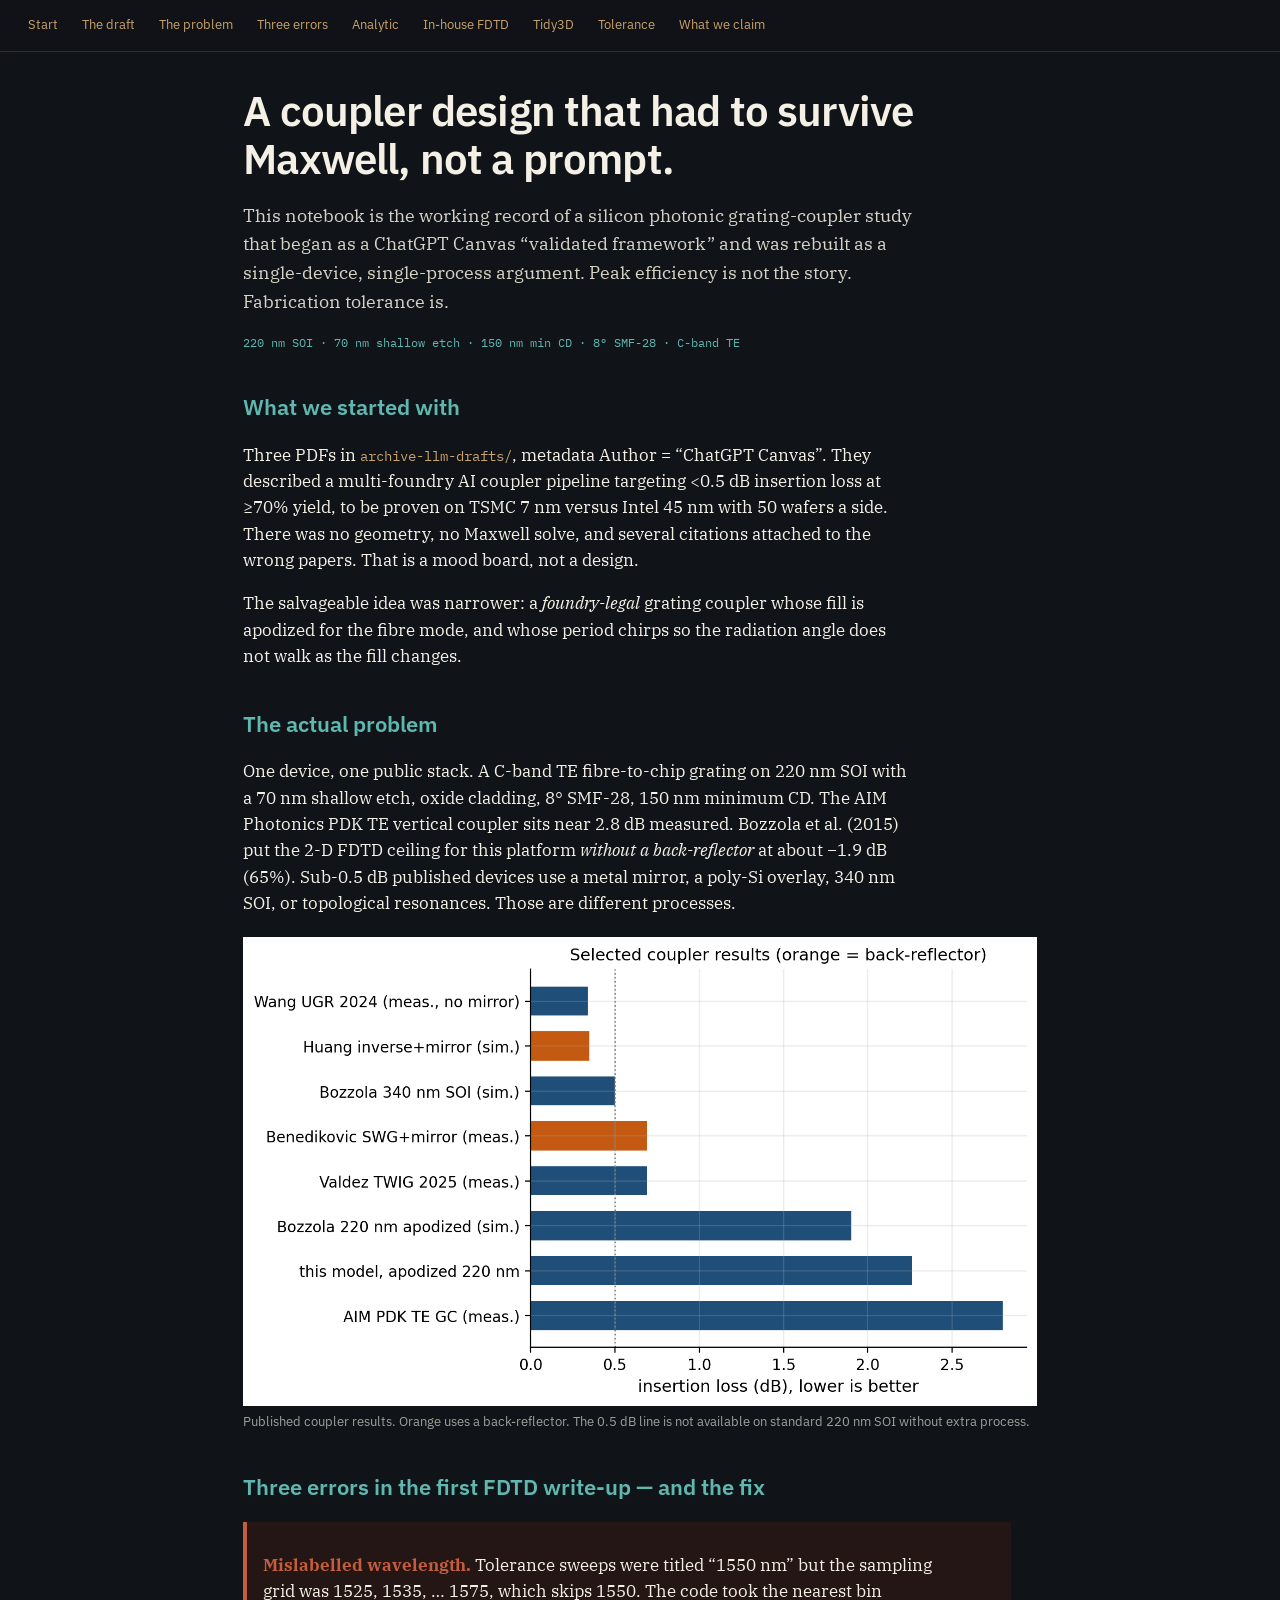
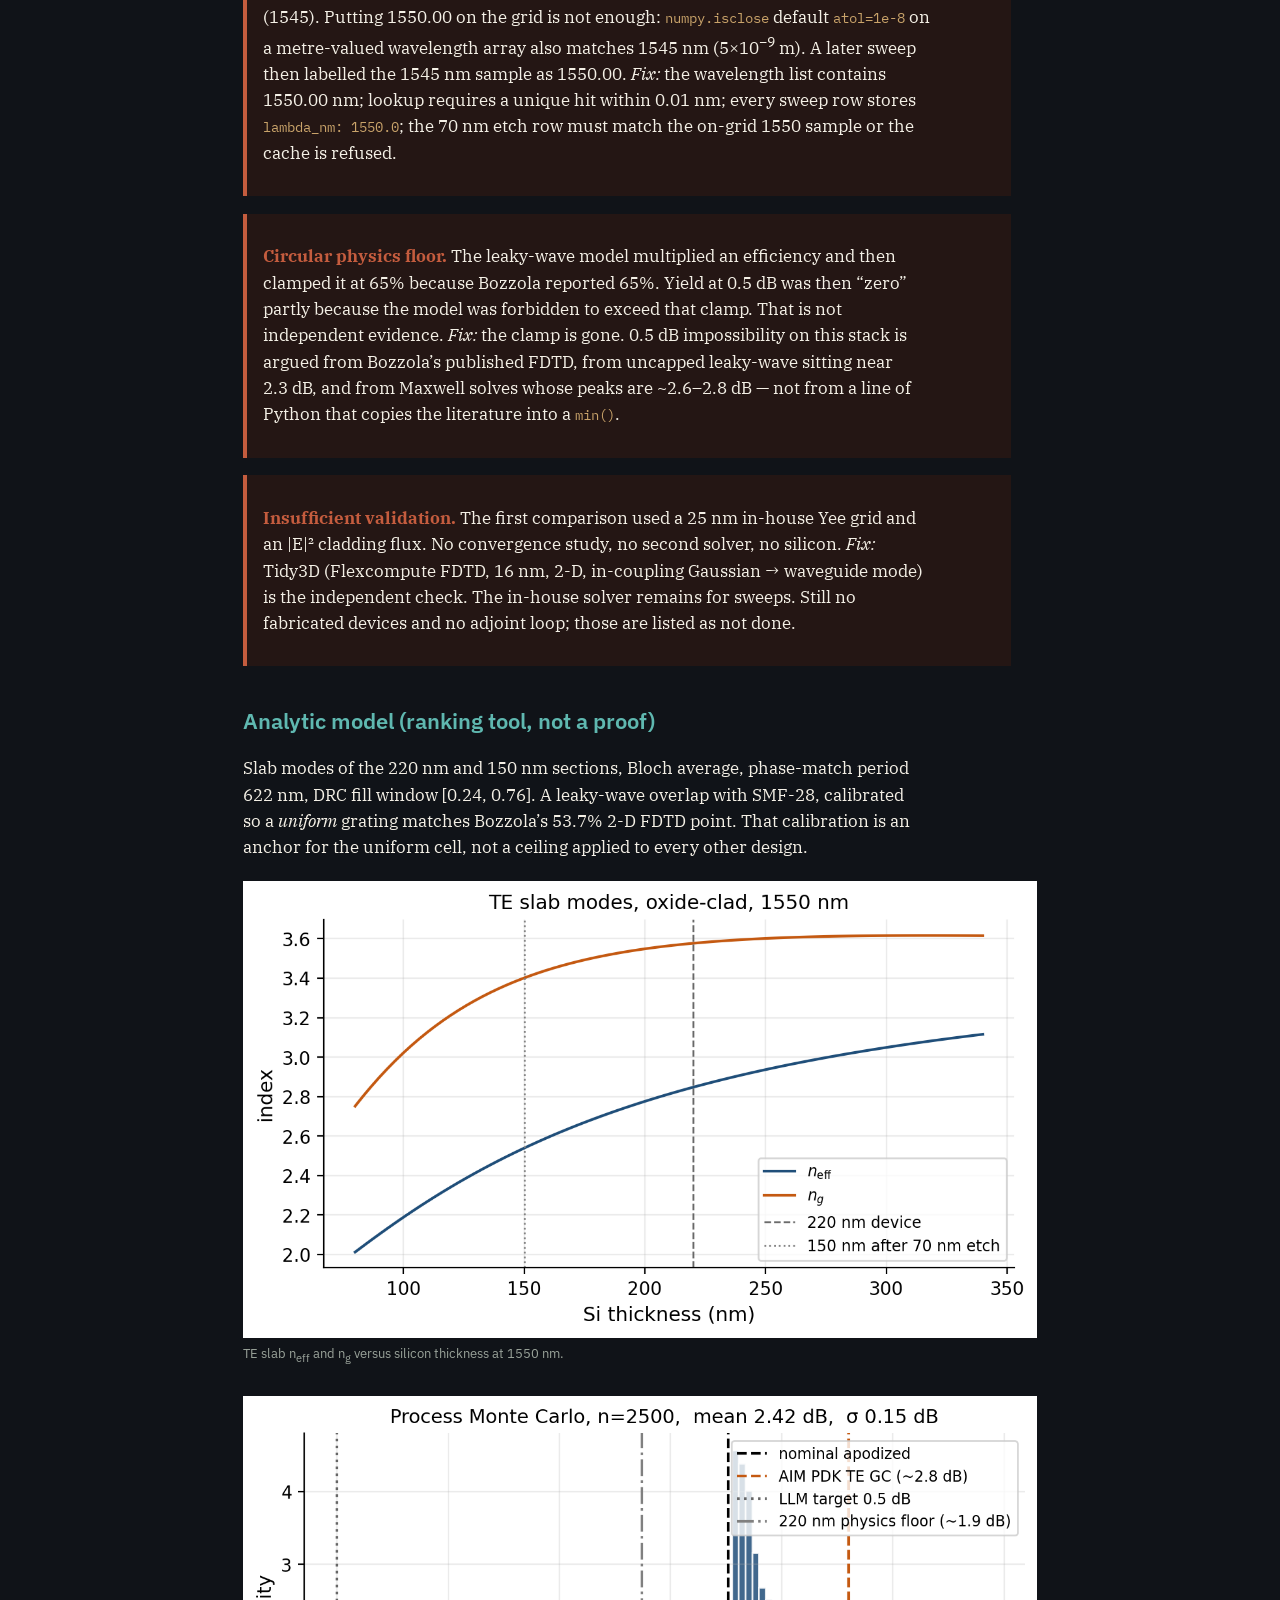
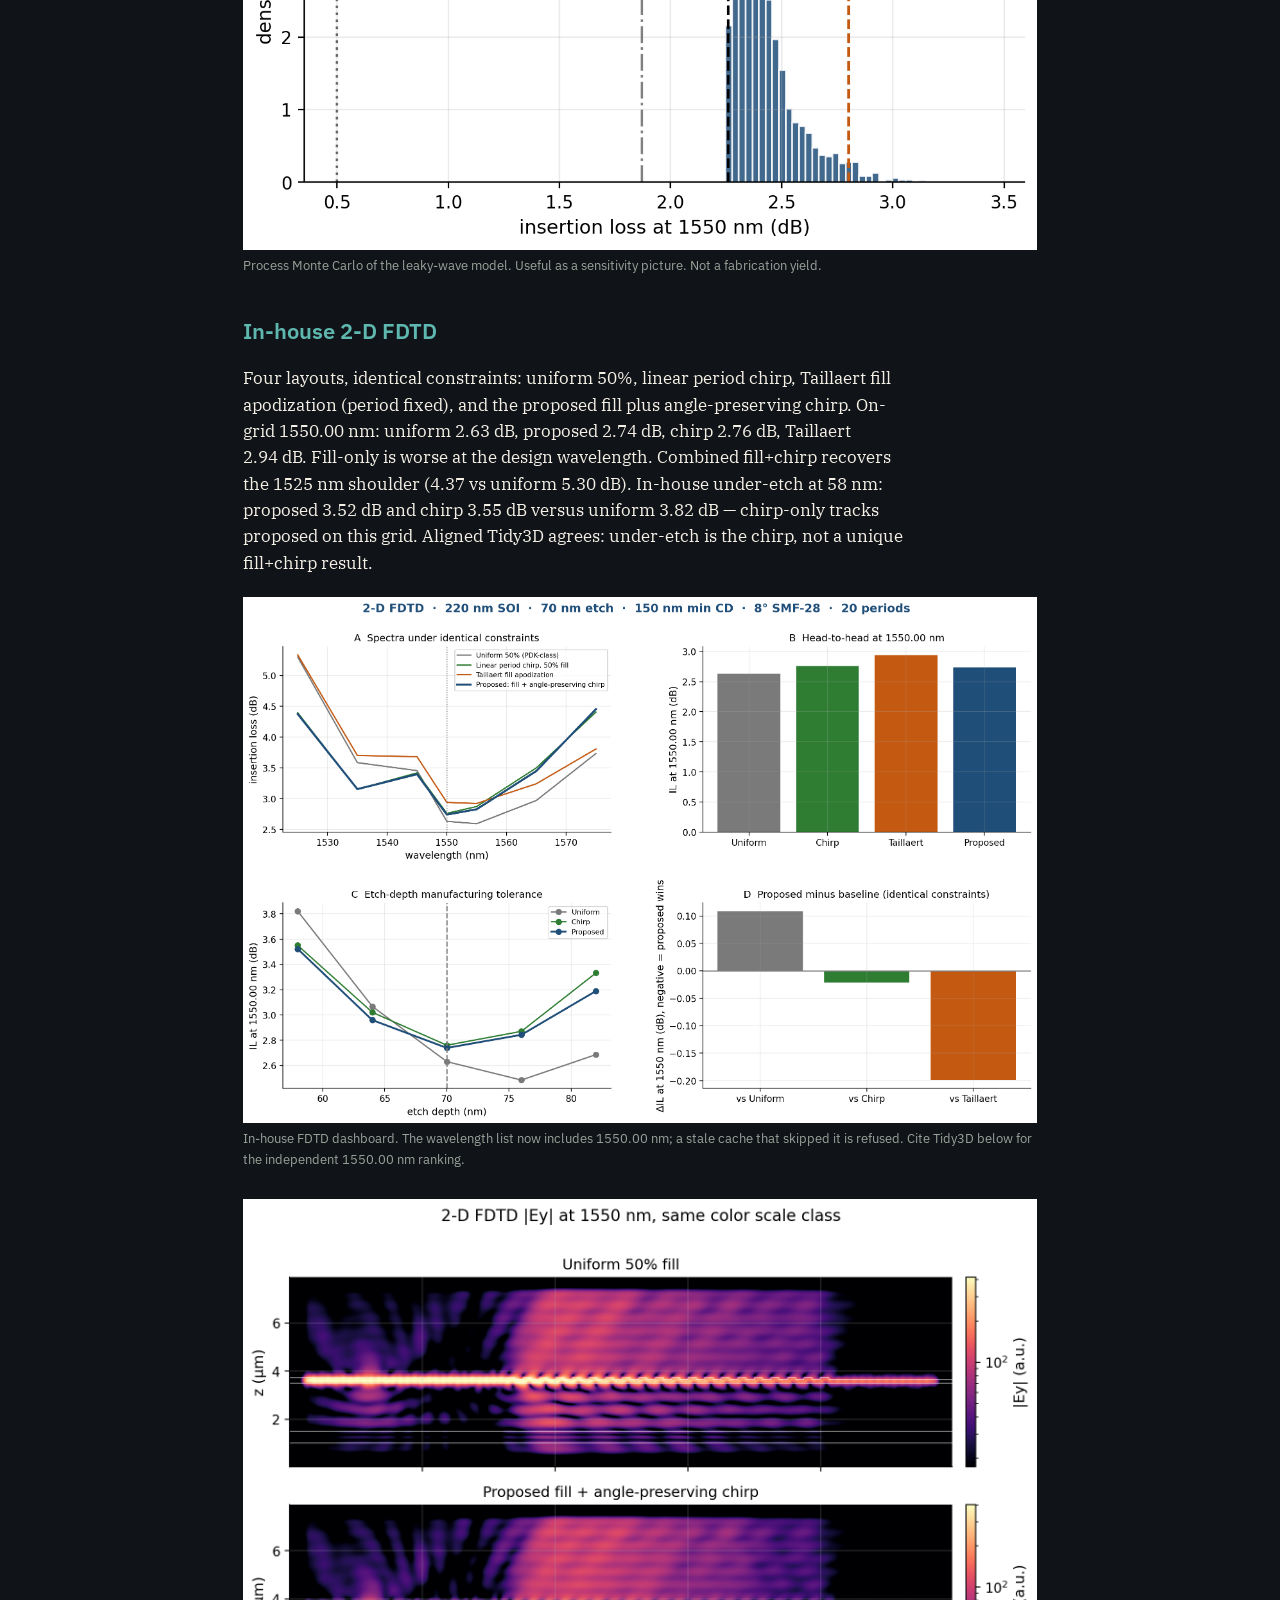
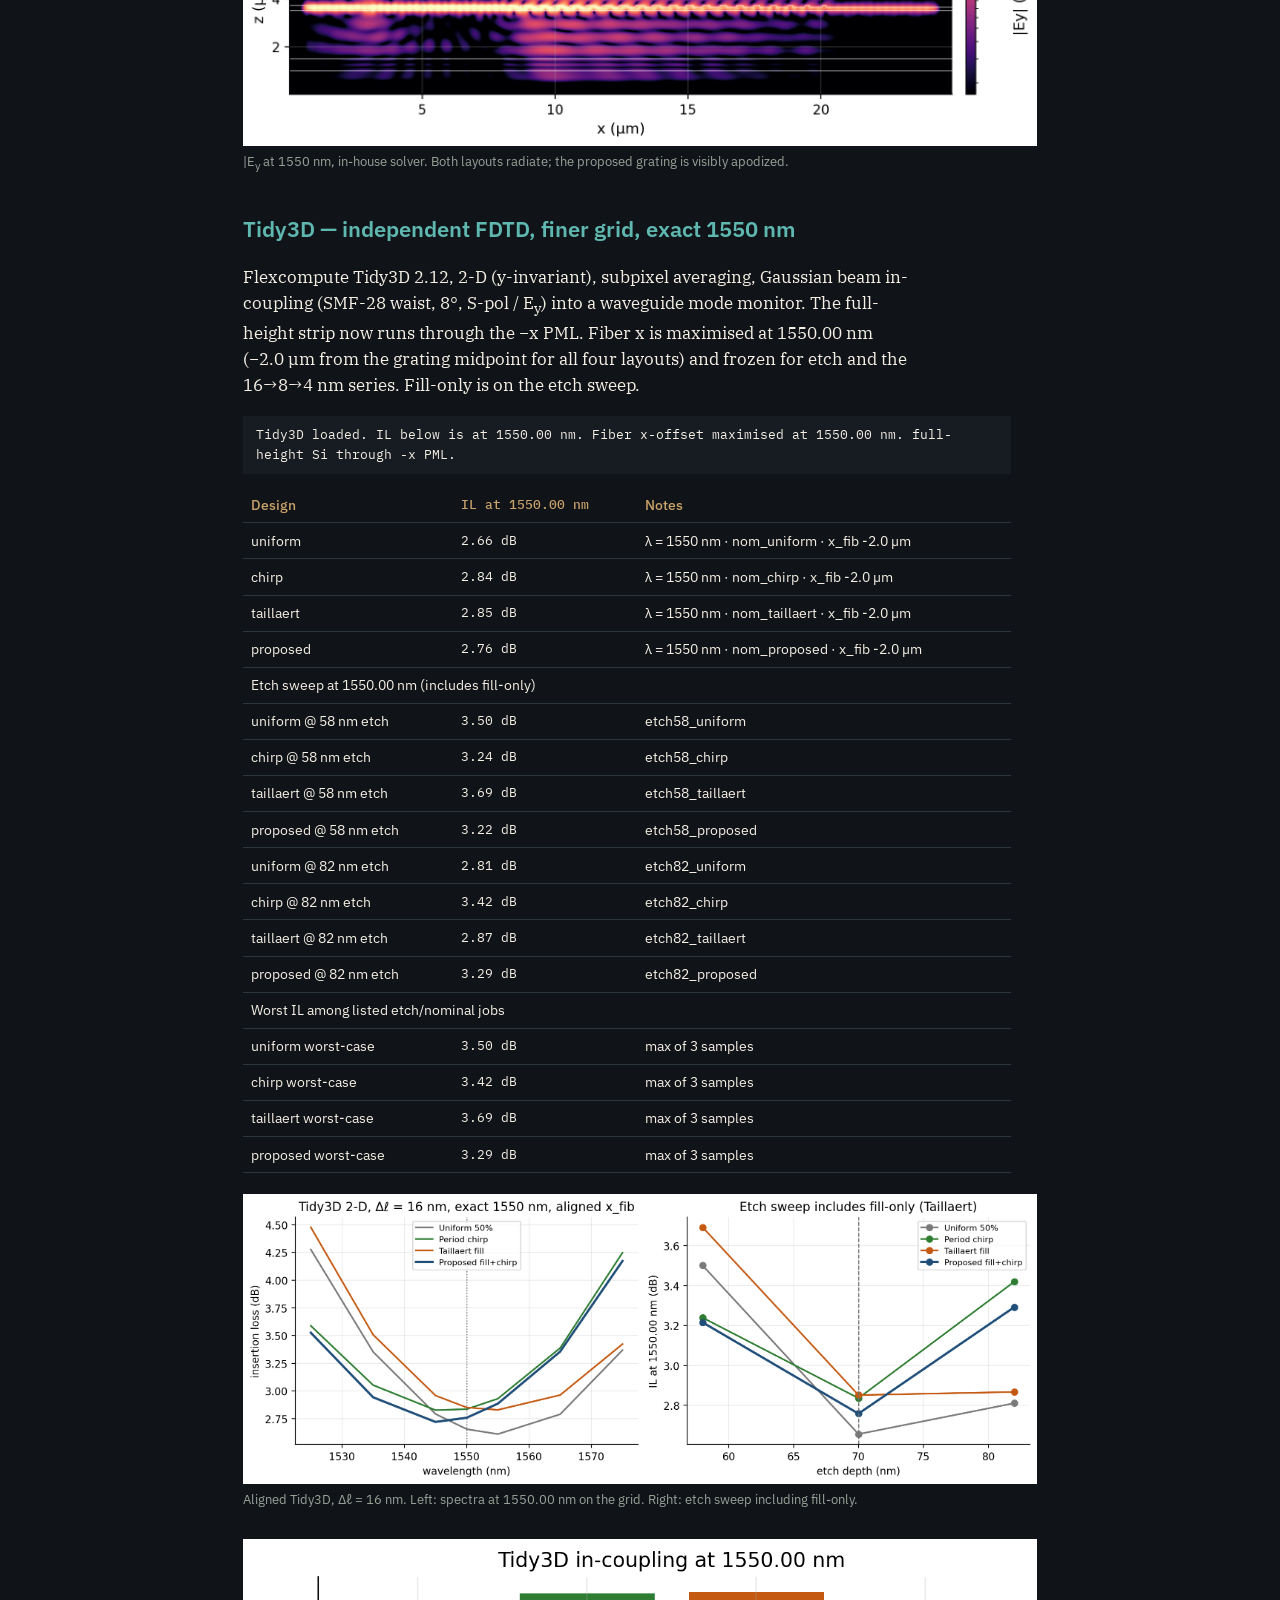
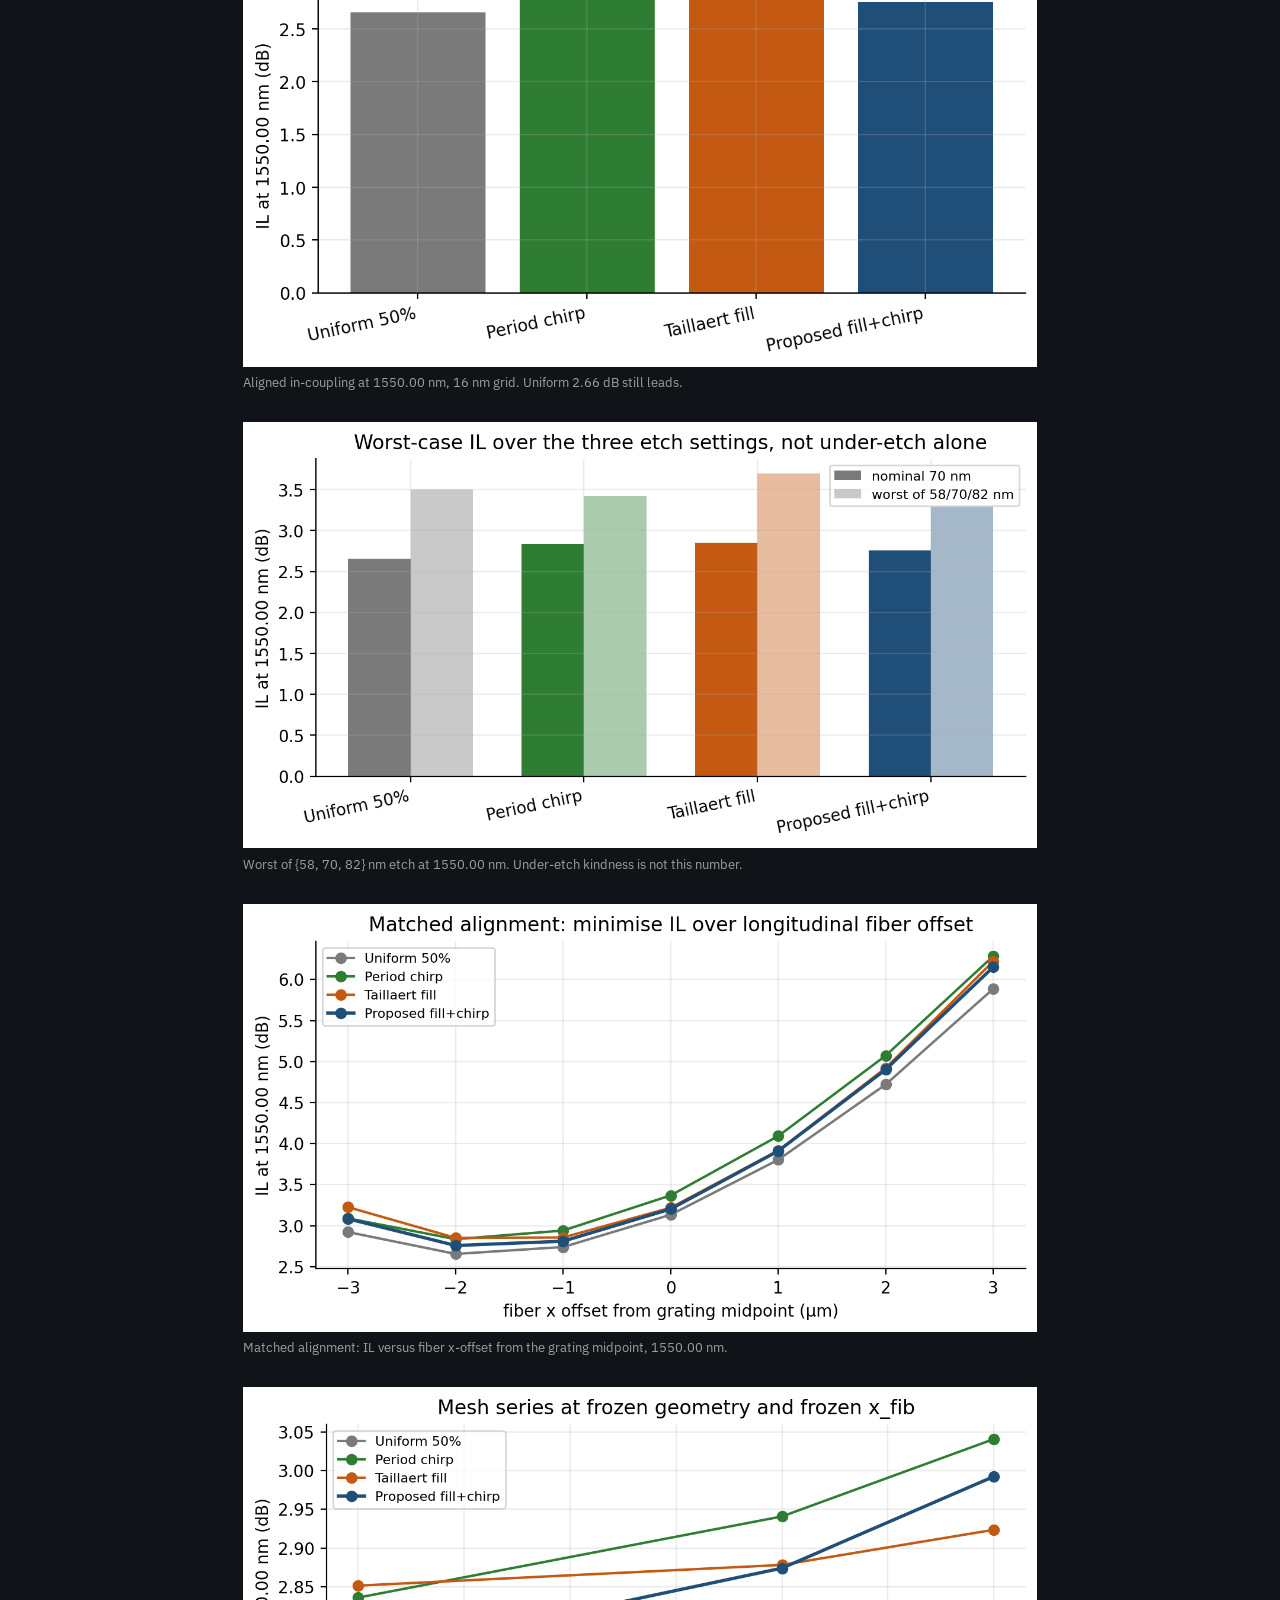
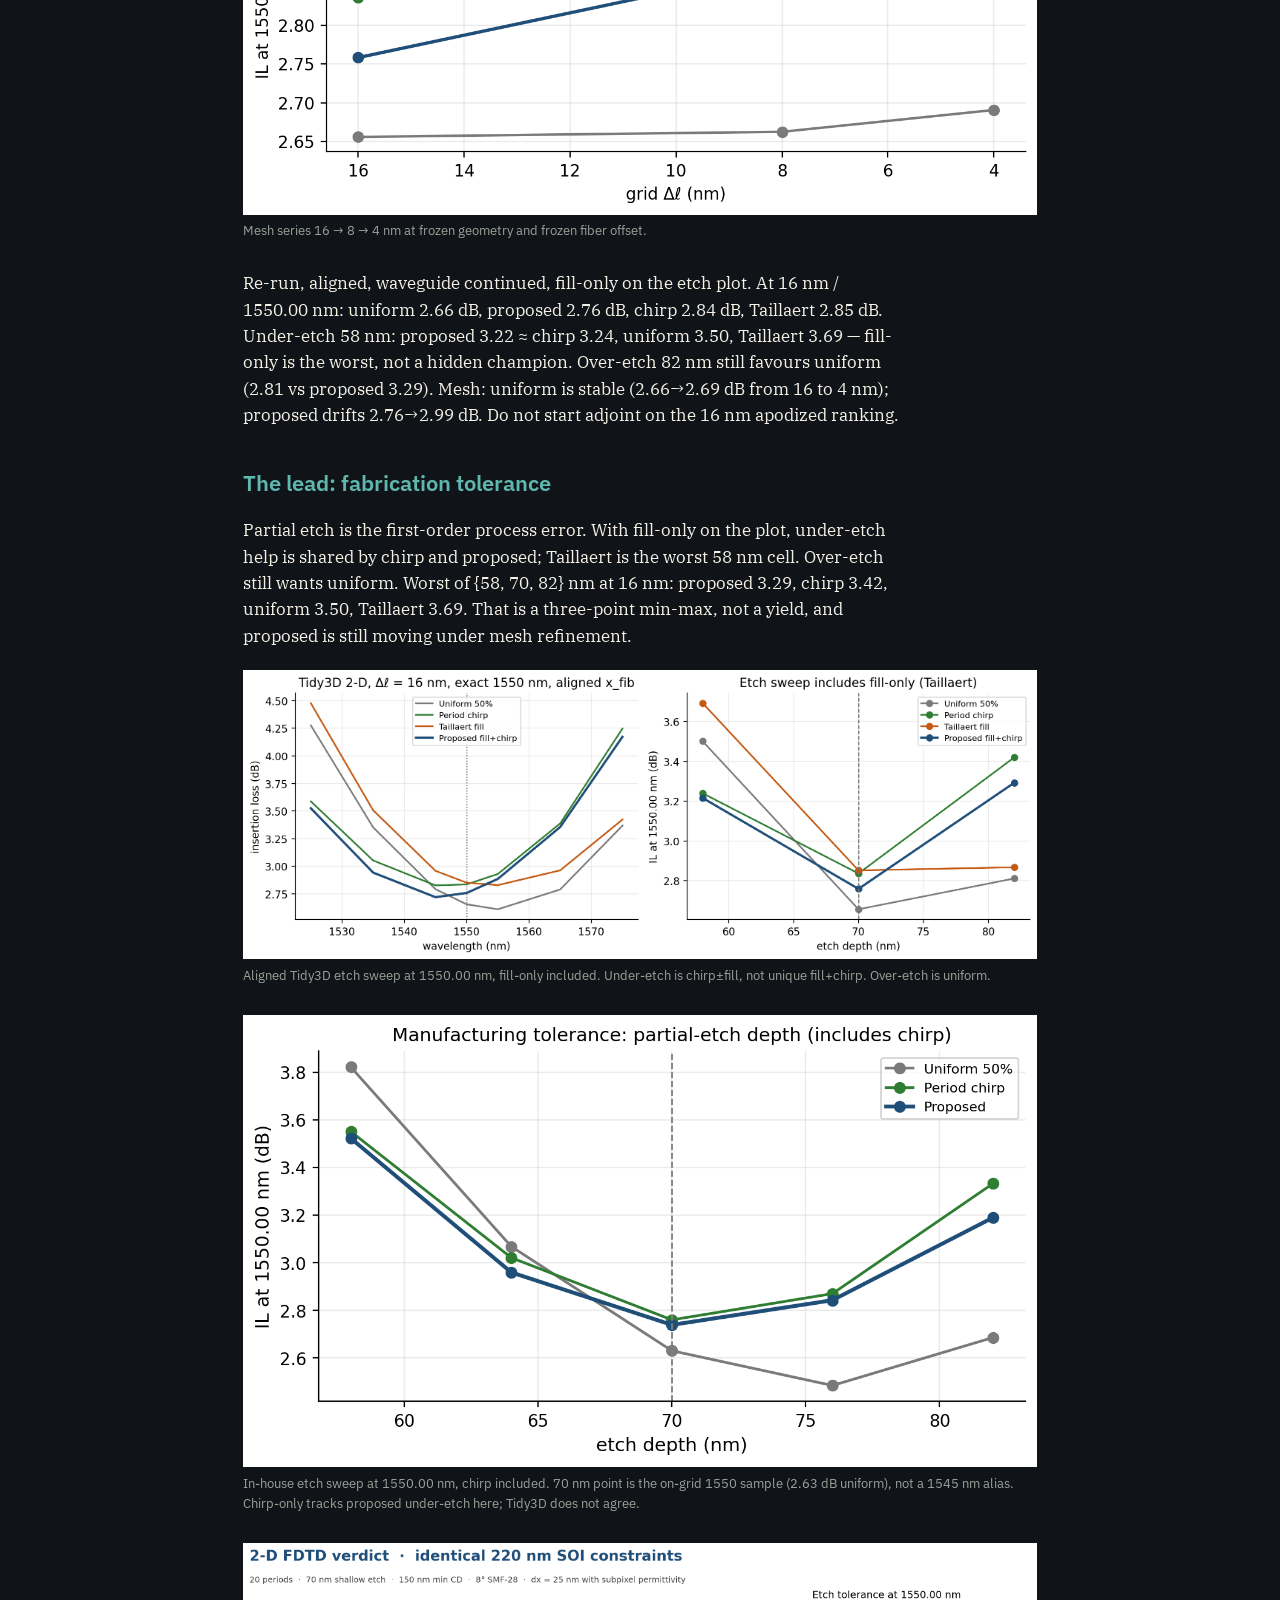
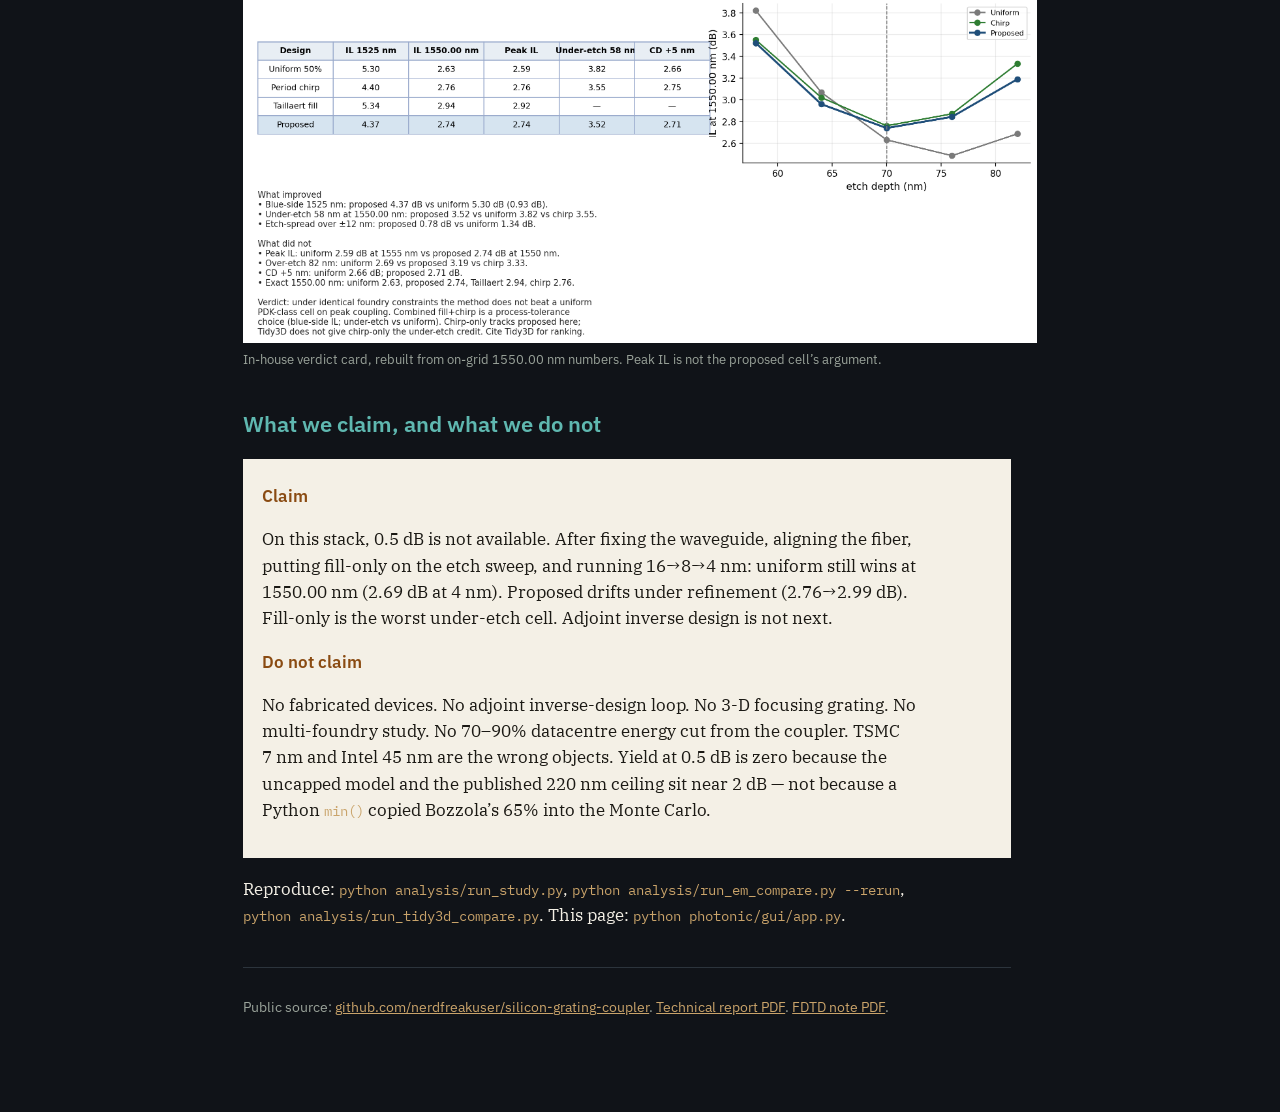
==== docs/index.html @ 2c768d7d "Publish silicon grating-coupler study with static lab notebook." ====
<!DOCTYPE html>
<html lang="en">
<head>
  <meta charset="utf-8" />
  <meta name="viewport" content="width=device-width, initial-scale=1" />
  <title>Silicon grating coupler — lab notebook</title>
  <link rel="stylesheet" href="style.css" />
</head>
<body>
<nav>
  <a href="#start">Start</a>
  <a href="#draft">The draft</a>
  <a href="#problem">The problem</a>
  <a href="#errors">Three errors</a>
  <a href="#analytic">Analytic</a>
  <a href="#fdtd">In-house FDTD</a>
  <a href="#tidy3d">Tidy3D</a>
  <a href="#tolerance">Tolerance</a>
  <a href="#claims">What we claim</a>
</nav>
<main>
  <header class="hero" id="start">
    <h1>A coupler design that had to survive Maxwell, not a prompt.</h1>
    <p class="lede">
      This notebook is the working record of a silicon photonic grating-coupler
      study that began as a ChatGPT Canvas “validated framework” and was rebuilt
      as a single-device, single-process argument. Peak efficiency is not the
      story. Fabrication tolerance is.
    </p>
    <p class="meta">220 nm SOI · 70 nm shallow etch · 150 nm min CD · 8° SMF-28 · C-band TE</p>
  </header>

  <section id="draft">
    <h2>What we started with</h2>
    <p>
      Three PDFs in <code>archive-llm-drafts/</code>, metadata Author =
      “ChatGPT Canvas”. They described a multi-foundry AI coupler pipeline
      targeting &lt;0.5&nbsp;dB insertion loss at ≥70% yield, to be proven on
      TSMC 7&nbsp;nm versus Intel 45&nbsp;nm with 50 wafers a side. There was
      no geometry, no Maxwell solve, and several citations attached to the
      wrong papers. That is a mood board, not a design.
    </p>
    <p>
      The salvageable idea was narrower: a <em>foundry-legal</em> grating
      coupler whose fill is apodized for the fibre mode, and whose period
      chirps so the radiation angle does not walk as the fill changes.
    </p>
  </section>

  <section id="problem">
    <h2>The actual problem</h2>
    <p>
      One device, one public stack. A C-band TE fibre-to-chip grating on
      220&nbsp;nm SOI with a 70&nbsp;nm shallow etch, oxide cladding, 8°
      SMF-28, 150&nbsp;nm minimum CD. The AIM Photonics PDK TE vertical
      coupler sits near 2.8&nbsp;dB measured. Bozzola et al. (2015) put the
      2-D FDTD ceiling for this platform <em>without a back-reflector</em>
      at about −1.9&nbsp;dB (65%). Sub-0.5&nbsp;dB published devices use a
      metal mirror, a poly-Si overlay, 340&nbsp;nm SOI, or topological
      resonances. Those are different processes.
    </p>
    <figure class="fig">
      <img src="figures/fig11_sota.png" alt="Literature coupler insertion-loss comparison" />
      <figcaption>Published coupler results. Orange uses a back-reflector. The 0.5&nbsp;dB line is not available on standard 220&nbsp;nm SOI without extra process.</figcaption>
    </figure>
  </section>

  <section id="errors">
    <h2>Three errors in the first FDTD write-up — and the fix</h2>
    <div class="warn">
      <p><strong>Mislabelled wavelength.</strong> Tolerance sweeps were titled “1550&nbsp;nm” but the sampling grid was 1525, 1535, … 1575, which skips 1550. The code took the nearest bin (1545). Putting 1550.00 on the grid is not enough: <code>numpy.isclose</code> default <code>atol=1e-8</code> on a metre-valued wavelength array also matches 1545&nbsp;nm (5×10<sup>−9</sup>&nbsp;m). A later sweep then labelled the 1545&nbsp;nm sample as 1550.00. <em>Fix:</em> the wavelength list contains 1550.00&nbsp;nm; lookup requires a unique hit within 0.01&nbsp;nm; every sweep row stores <code>lambda_nm: 1550.0</code>; the 70&nbsp;nm etch row must match the on-grid 1550 sample or the cache is refused.</p>
    </div>
    <div class="warn">
      <p><strong>Circular physics floor.</strong> The leaky-wave model multiplied an efficiency and then clamped it at 65% because Bozzola reported 65%. Yield at 0.5&nbsp;dB was then “zero” partly because the model was forbidden to exceed that clamp. That is not independent evidence. <em>Fix:</em> the clamp is gone. 0.5&nbsp;dB impossibility on this stack is argued from Bozzola’s published FDTD, from uncapped leaky-wave sitting near 2.3&nbsp;dB, and from Maxwell solves whose peaks are ~2.6–2.8&nbsp;dB — not from a line of Python that copies the literature into a <code>min()</code>.</p>
    </div>
    <div class="warn">
      <p><strong>Insufficient validation.</strong> The first comparison used a 25&nbsp;nm in-house Yee grid and an |E|² cladding flux. No convergence study, no second solver, no silicon. <em>Fix:</em> Tidy3D (Flexcompute FDTD, 16&nbsp;nm, 2-D, in-coupling Gaussian → waveguide mode) is the independent check. The in-house solver remains for sweeps. Still no fabricated devices and no adjoint loop; those are listed as not done.</p>
    </div>
  </section>

  <section id="analytic">
    <h2>Analytic model (ranking tool, not a proof)</h2>
    <p>
      Slab modes of the 220&nbsp;nm and 150&nbsp;nm sections, Bloch average,
      phase-match period 622&nbsp;nm, DRC fill window [0.24, 0.76]. A
      leaky-wave overlap with SMF-28, calibrated so a <em>uniform</em>
      grating matches Bozzola’s 53.7% 2-D FDTD point. That calibration is
      an anchor for the uniform cell, not a ceiling applied to every other
      design.
    </p>
    <figure class="fig">
      <img src="figures/fig01_slab_neff.png" alt="TE slab effective index versus thickness" />
      <figcaption>TE slab n<sub>eff</sub> and n<sub>g</sub> versus silicon thickness at 1550&nbsp;nm.</figcaption>
    </figure>
    <figure class="fig">
      <img src="figures/fig06_yield_hist.png" alt="Process Monte Carlo insertion-loss histogram" />
      <figcaption>Process Monte Carlo of the leaky-wave model. Useful as a sensitivity picture. Not a fabrication yield.</figcaption>
    </figure>
  </section>

  <section id="fdtd">
    <h2>In-house 2-D FDTD</h2>
    <p>
      Four layouts, identical constraints: uniform 50%, linear period chirp,
      Taillaert fill apodization (period fixed), and the proposed fill plus
      angle-preserving chirp. On-grid 1550.00&nbsp;nm: uniform
      2.63&nbsp;dB, proposed 2.74&nbsp;dB, chirp 2.76&nbsp;dB, Taillaert
      2.94&nbsp;dB. Fill-only is worse at the design wavelength. Combined
      fill+chirp recovers the 1525&nbsp;nm shoulder (4.37 vs uniform
      5.30&nbsp;dB). In-house under-etch at 58&nbsp;nm: proposed
      3.52&nbsp;dB and chirp 3.55&nbsp;dB versus uniform 3.82&nbsp;dB —
      chirp-only tracks proposed on this grid. Aligned Tidy3D agrees:
      under-etch is the chirp, not a unique fill+chirp result.
    </p>
    <figure class="fig">
      <img src="figures/em00_dashboard.png" alt="In-house FDTD dashboard" />
      <figcaption>In-house FDTD dashboard. The wavelength list now includes 1550.00&nbsp;nm; a stale cache that skipped it is refused. Cite Tidy3D below for the independent 1550.00&nbsp;nm ranking.</figcaption>
    </figure>
    <figure class="fig">
      <img src="figures/em05_fields.png" alt="Ey field maps uniform versus proposed" />
      <figcaption>|E<sub>y</sub> at 1550&nbsp;nm, in-house solver. Both layouts radiate; the proposed grating is visibly apodized.</figcaption>
    </figure>
  </section>

  <section id="tidy3d">
    <h2>Tidy3D — independent FDTD, finer grid, exact 1550&nbsp;nm</h2>
    <p>
      Flexcompute Tidy3D 2.12, 2-D (y-invariant), subpixel averaging,
      Gaussian beam in-coupling (SMF-28 waist, 8°, S-pol / E<sub>y</sub>)
      into a waveguide mode monitor. The full-height strip now runs through
      the −x PML. Fiber x is maximised at 1550.00&nbsp;nm (−2.0&nbsp;µm from
      the grating midpoint for all four layouts) and frozen for etch and
      the 16→8→4&nbsp;nm series. Fill-only is on the etch sweep.
    </p>
    <p id="tidy-status" class="status">Loading Tidy3D results…</p>
    <table>
      <thead>
        <tr>
          <th>Design</th>
          <th class="num">IL at 1550.00 nm</th>
          <th>Notes</th>
        </tr>
      </thead>
      <tbody id="tidy-table">
        <tr><td colspan="3">Waiting for <code>tidy3d_compare.json</code>.</td></tr>
      </tbody>
    </table>
    <figure class="fig">
      <img src="figures/td00_spectra_etch.png" alt="Tidy3D spectra and etch sweep including chirp" />
      <figcaption>Aligned Tidy3D, Δℓ = 16 nm. Left: spectra at 1550.00 nm on the grid. Right: etch sweep including fill-only.</figcaption>
    </figure>
    <figure class="fig">
      <img src="figures/td01_bars_1550.png" alt="Tidy3D insertion loss bars at exact 1550 nm" />
      <figcaption>Aligned in-coupling at 1550.00&nbsp;nm, 16&nbsp;nm grid. Uniform 2.66&nbsp;dB still leads.</figcaption>
    </figure>
    <figure class="fig">
      <img src="figures/td02_worst_etch.png" alt="Worst-case insertion loss over etch settings" onerror="this.parentElement.style.display='none'" />
      <figcaption>Worst of {58, 70, 82} nm etch at 1550.00 nm. Under-etch kindness is not this number.</figcaption>
    </figure>
    <figure class="fig">
      <img src="figures/td03_align.png" alt="Insertion loss versus fiber longitudinal offset" onerror="this.parentElement.style.display='none'" />
      <figcaption>Matched alignment: IL versus fiber x-offset from the grating midpoint, 1550.00 nm.</figcaption>
    </figure>
    <figure class="fig">
      <img src="figures/td04_converge.png" alt="Insertion loss versus FDTD grid size" onerror="this.parentElement.style.display='none'" />
      <figcaption>Mesh series 16 → 8 → 4 nm at frozen geometry and frozen fiber offset.</figcaption>
    </figure>
    <p>
      Re-run, aligned, waveguide continued, fill-only on the etch plot.
      At 16&nbsp;nm / 1550.00&nbsp;nm: uniform 2.66&nbsp;dB, proposed
      2.76&nbsp;dB, chirp 2.84&nbsp;dB, Taillaert 2.85&nbsp;dB. Under-etch
      58&nbsp;nm: proposed 3.22 ≈ chirp 3.24, uniform 3.50, Taillaert
      3.69 — fill-only is the worst, not a hidden champion. Over-etch
      82&nbsp;nm still favours uniform (2.81 vs proposed 3.29). Mesh:
      uniform is stable (2.66→2.69&nbsp;dB from 16 to 4&nbsp;nm); proposed
      drifts 2.76→2.99&nbsp;dB. Do not start adjoint on the 16&nbsp;nm
      apodized ranking.
    </p>
  </section>

  <section id="tolerance">
    <h2>The lead: fabrication tolerance</h2>
    <p>
      Partial etch is the first-order process error. With fill-only on
      the plot, under-etch help is shared by chirp and proposed; Taillaert
      is the worst 58&nbsp;nm cell. Over-etch still wants uniform. Worst
      of {58, 70, 82}&nbsp;nm at 16&nbsp;nm: proposed 3.29, chirp 3.42,
      uniform 3.50, Taillaert 3.69. That is a three-point min-max, not a
      yield, and proposed is still moving under mesh refinement.
    </p>
    <figure class="fig">
      <img src="figures/td00_spectra_etch.png" alt="Tidy3D insertion loss versus etch depth including chirp" />
      <figcaption>Aligned Tidy3D etch sweep at 1550.00&nbsp;nm, fill-only included. Under-etch is chirp±fill, not unique fill+chirp. Over-etch is uniform.</figcaption>
    </figure>
    <figure class="fig">
      <img src="figures/em03_etch.png" alt="In-house insertion loss versus etch depth" />
      <figcaption>In-house etch sweep at 1550.00&nbsp;nm, chirp included. 70&nbsp;nm point is the on-grid 1550 sample (2.63&nbsp;dB uniform), not a 1545&nbsp;nm alias. Chirp-only tracks proposed under-etch here; Tidy3D does not agree.</figcaption>
    </figure>
    <figure class="fig">
      <img src="figures/em07_verdict.png" alt="Verdict table of what improved and what did not" />
      <figcaption>In-house verdict card, rebuilt from on-grid 1550.00&nbsp;nm numbers. Peak IL is not the proposed cell’s argument.</figcaption>
    </figure>
  </section>

  <section id="claims">
    <h2>What we claim, and what we do not</h2>
    <div class="paper">
      <h3>Claim</h3>
      <p>
        On this stack, 0.5&nbsp;dB is not available. After fixing the
        waveguide, aligning the fiber, putting fill-only on the etch
        sweep, and running 16→8→4&nbsp;nm: uniform still wins at
        1550.00&nbsp;nm (2.69&nbsp;dB at 4&nbsp;nm). Proposed drifts
        under refinement (2.76→2.99&nbsp;dB). Fill-only is the worst
        under-etch cell. Adjoint inverse design is not next.
      </p>
      <h3>Do not claim</h3>
      <p>
        No fabricated devices. No adjoint inverse-design loop. No 3-D
        focusing grating. No multi-foundry study. No 70–90% datacentre
        energy cut from the coupler. TSMC 7&nbsp;nm and Intel 45&nbsp;nm
        are the wrong objects. Yield at 0.5&nbsp;dB is zero because the
        uncapped model and the published 220&nbsp;nm ceiling sit near
        2&nbsp;dB — not because a Python <code>min()</code> copied
        Bozzola’s 65% into the Monte Carlo.
      </p>
    </div>
    <p>
      Reproduce: <code>python analysis/run_study.py</code>,
      <code>python analysis/run_em_compare.py --rerun</code>,
      <code>python analysis/run_tidy3d_compare.py</code>.
      This page: <code>python photonic/gui/app.py</code>.
    </p>
  </section>

<footer class="pub">
  <p>
    Public source:
    <a href="https://github.com/nerdfreakuser/silicon-grating-coupler">github.com/nerdfreakuser/silicon-grating-coupler</a>.
    <a href="paper/Photonic_Coupler_Technical_Report.pdf">Technical report PDF</a>.
    <a href="paper/FDTD_Comparison.pdf">FDTD note PDF</a>.
  </p>
</footer>

</main>
<script src="app.js"></script>
</body>
</html>
---- docs/style.css ----
@import url("https://fonts.googleapis.com/css2?family=IBM+Plex+Sans:ital,wght@0,400;0,500;0,600;1,400&family=IBM+Plex+Serif:ital,wght@0,400;0,600;1,400;1,600&family=IBM+Plex+Mono:wght@400;500&display=swap");

:root {
  --wafer: #101318;
  --panel: #171c22;
  --paper: #f4f0e6;
  --ink: #1b1914;
  --mute: #5e645e;
  --oxide: #5fb8b0;
  --gold: #c9a36a;
  --warn: #c45c3e;
  --line: #d9d2c4;
  --max: 42rem;
}

* { box-sizing: border-box; }
html, body { margin: 0; padding: 0; }
html { scroll-behavior: smooth; }
body {
  background: var(--wafer);
  color: var(--paper);
  font-family: "IBM Plex Serif", Georgia, serif;
  font-size: 17px;
  line-height: 1.55;
}

nav {
  position: sticky;
  top: 0;
  z-index: 4;
  display: flex;
  gap: 0.4rem;
  flex-wrap: wrap;
  padding: 0.7rem 1.2rem;
  background: rgba(16, 19, 24, 0.94);
  border-bottom: 1px solid #2a3138;
  backdrop-filter: blur(8px);
}
nav a {
  color: var(--gold);
  text-decoration: none;
  font-family: "IBM Plex Sans", sans-serif;
  font-size: 0.82rem;
  padding: 0.25rem 0.55rem;
  border-radius: 2px;
}
nav a:hover, nav a:focus { background: #232a31; color: var(--paper); outline: none; }

main {
  max-width: 52rem;
  margin: 0 auto;
  padding: 2.2rem 1.2rem 5rem;
}

.hero h1 {
  font-family: "IBM Plex Sans", sans-serif;
  font-weight: 600;
  font-size: clamp(1.8rem, 4vw, 2.6rem);
  line-height: 1.15;
  letter-spacing: -0.02em;
  margin: 0 0 0.6rem;
}
.hero p.lede {
  font-size: 1.15rem;
  color: #d7d2c6;
  max-width: var(--max);
}

.meta {
  font-family: "IBM Plex Mono", monospace;
  font-size: 0.78rem;
  color: var(--oxide);
  margin: 1rem 0 2rem;
}

h2 {
  font-family: "IBM Plex Sans", sans-serif;
  font-size: 1.35rem;
  font-weight: 600;
  margin: 2.4rem 0 0.7rem;
  color: var(--oxide);
}
h3 {
  font-family: "IBM Plex Sans", sans-serif;
  font-size: 1.05rem;
  font-weight: 600;
  margin: 1.4rem 0 0.4rem;
  color: var(--gold);
}

p { max-width: var(--max); }
a { color: var(--oxide); }

.paper {
  background: var(--paper);
  color: var(--ink);
  padding: 1.1rem 1.2rem;
  margin: 1.1rem 0;
  max-width: 48rem;
}
.paper h3 { color: #8a4b12; margin-top: 0.4rem; }
.paper p { color: var(--ink); }

.warn {
  border-left: 4px solid var(--warn);
  padding: 0.8rem 1rem;
  margin: 1.1rem 0;
  background: #241614;
  max-width: 48rem;
}
.warn strong { color: var(--warn); }

.fig {
  margin: 1.3rem 0 1.8rem;
}
.fig img {
  width: 100%;
  height: auto;
  display: block;
  background: #0a0c0e;
}
.fig figcaption {
  font-family: "IBM Plex Sans", sans-serif;
  font-size: 0.82rem;
  color: #9aa39a;
  margin-top: 0.4rem;
}

table {
  border-collapse: collapse;
  width: 100%;
  max-width: 48rem;
  font-family: "IBM Plex Sans", sans-serif;
  font-size: 0.9rem;
  margin: 0.8rem 0 1.2rem;
}
th, td {
  text-align: left;
  padding: 0.4rem 0.5rem;
  border-bottom: 1px solid #2c343c;
  vertical-align: top;
}
th { color: var(--gold); font-weight: 500; }
td.num, th.num { font-family: "IBM Plex Mono", monospace; font-size: 0.84rem; }

code, .path {
  font-family: "IBM Plex Mono", monospace;
  font-size: 0.84em;
  color: var(--gold);
}

.status {
  font-family: "IBM Plex Mono", monospace;
  font-size: 0.8rem;
  padding: 0.6rem 0.8rem;
  background: var(--panel);
  margin: 0.8rem 0;
  max-width: 48rem;
}

@media (max-width: 720px) {
  body { font-size: 16px; }
  nav { gap: 0.15rem; padding: 0.5rem; }
}
@media (prefers-reduced-motion: reduce) {
  html { scroll-behavior: auto; }
}

footer.pub {
  max-width: 48rem;
  margin: 2.4rem 0 0;
  padding-top: 1rem;
  border-top: 1px solid #2c343c;
  font-family: "IBM Plex Sans", sans-serif;
  font-size: 0.85rem;
  color: #9aa39a;
}
footer.pub a { color: var(--gold); }
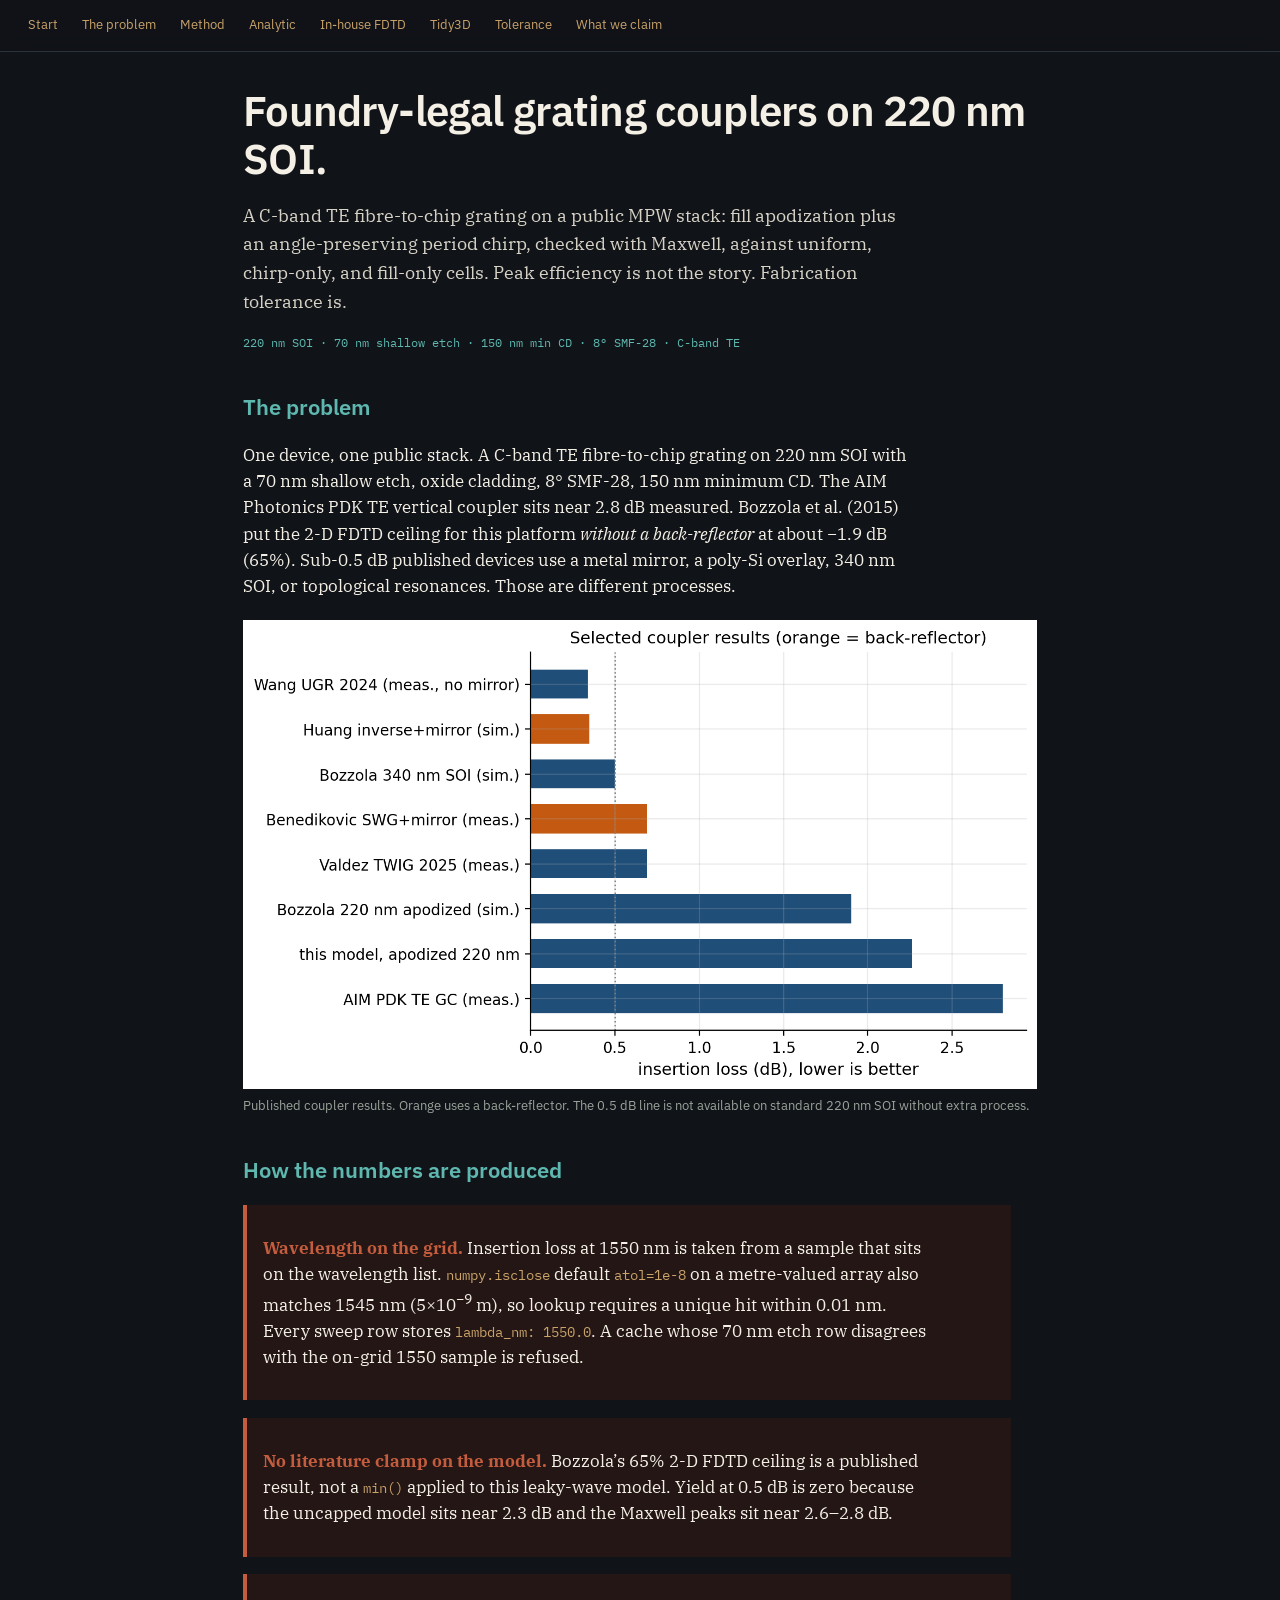
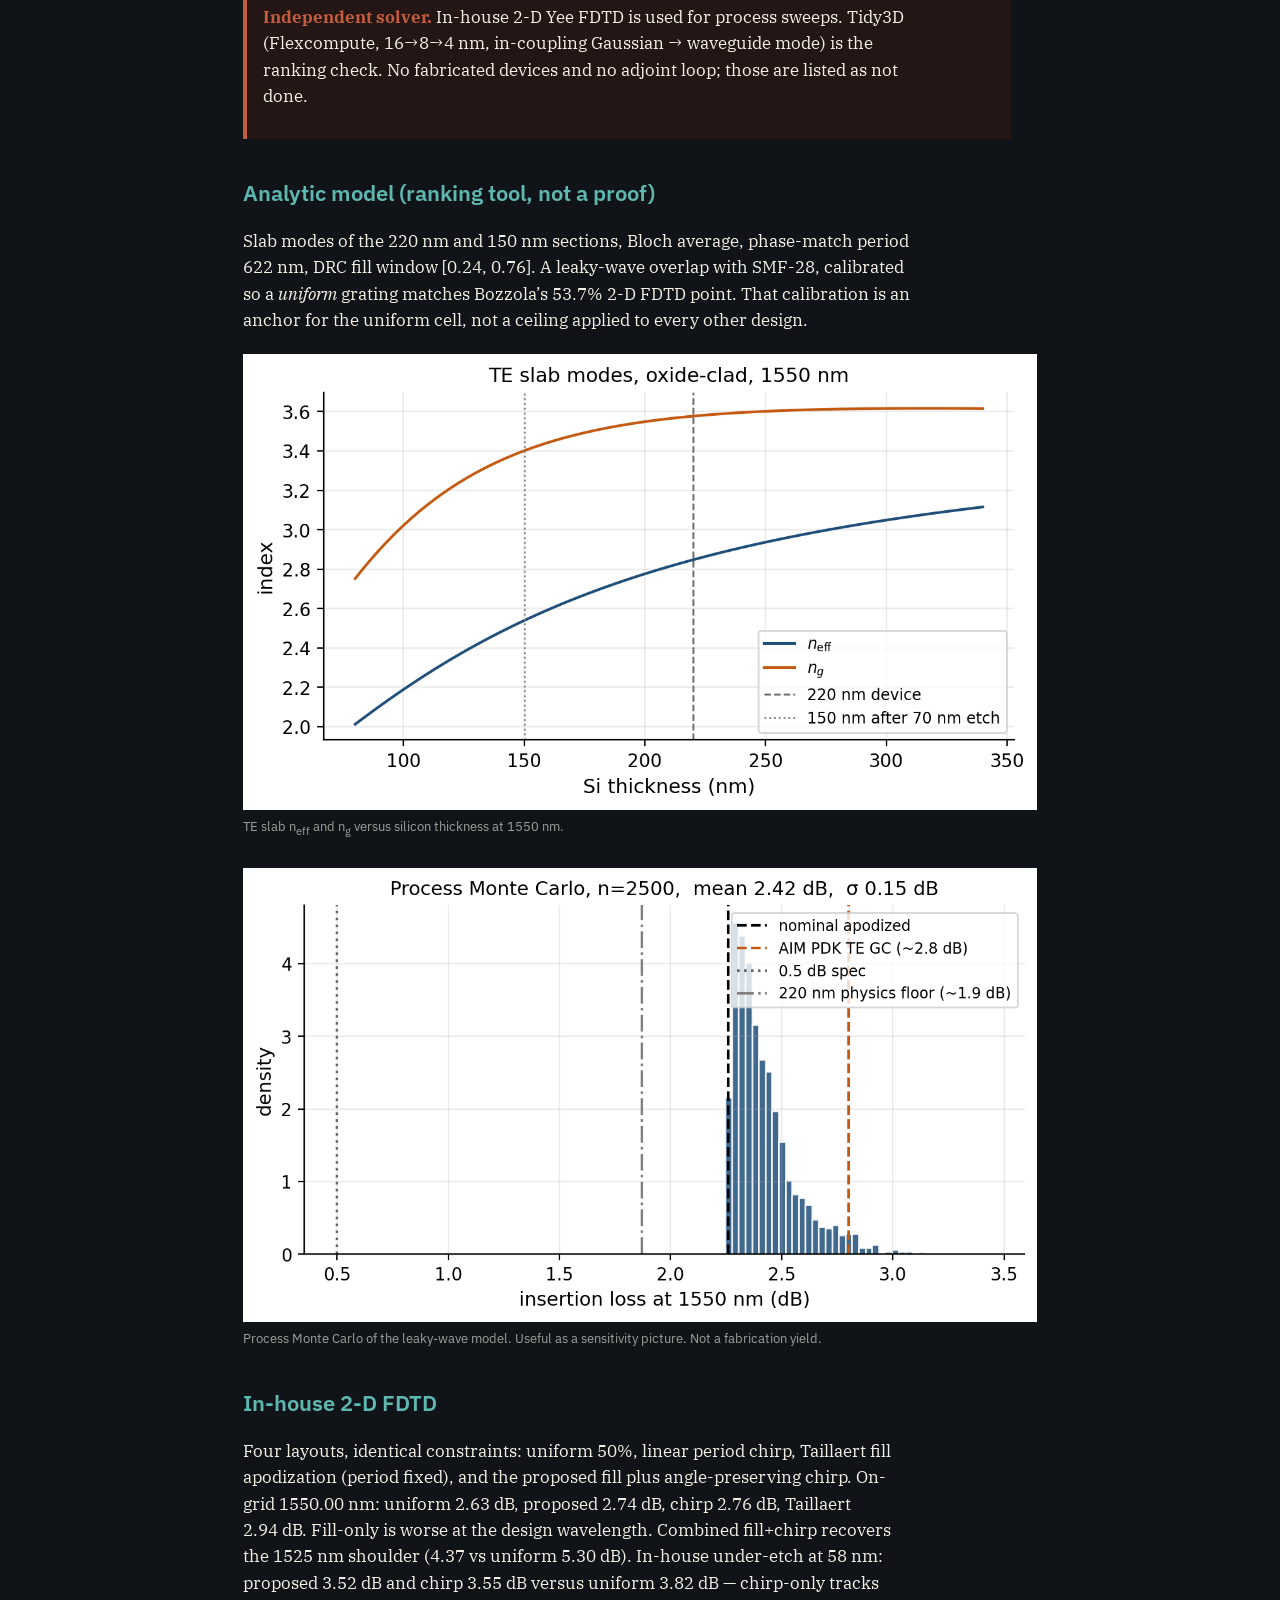
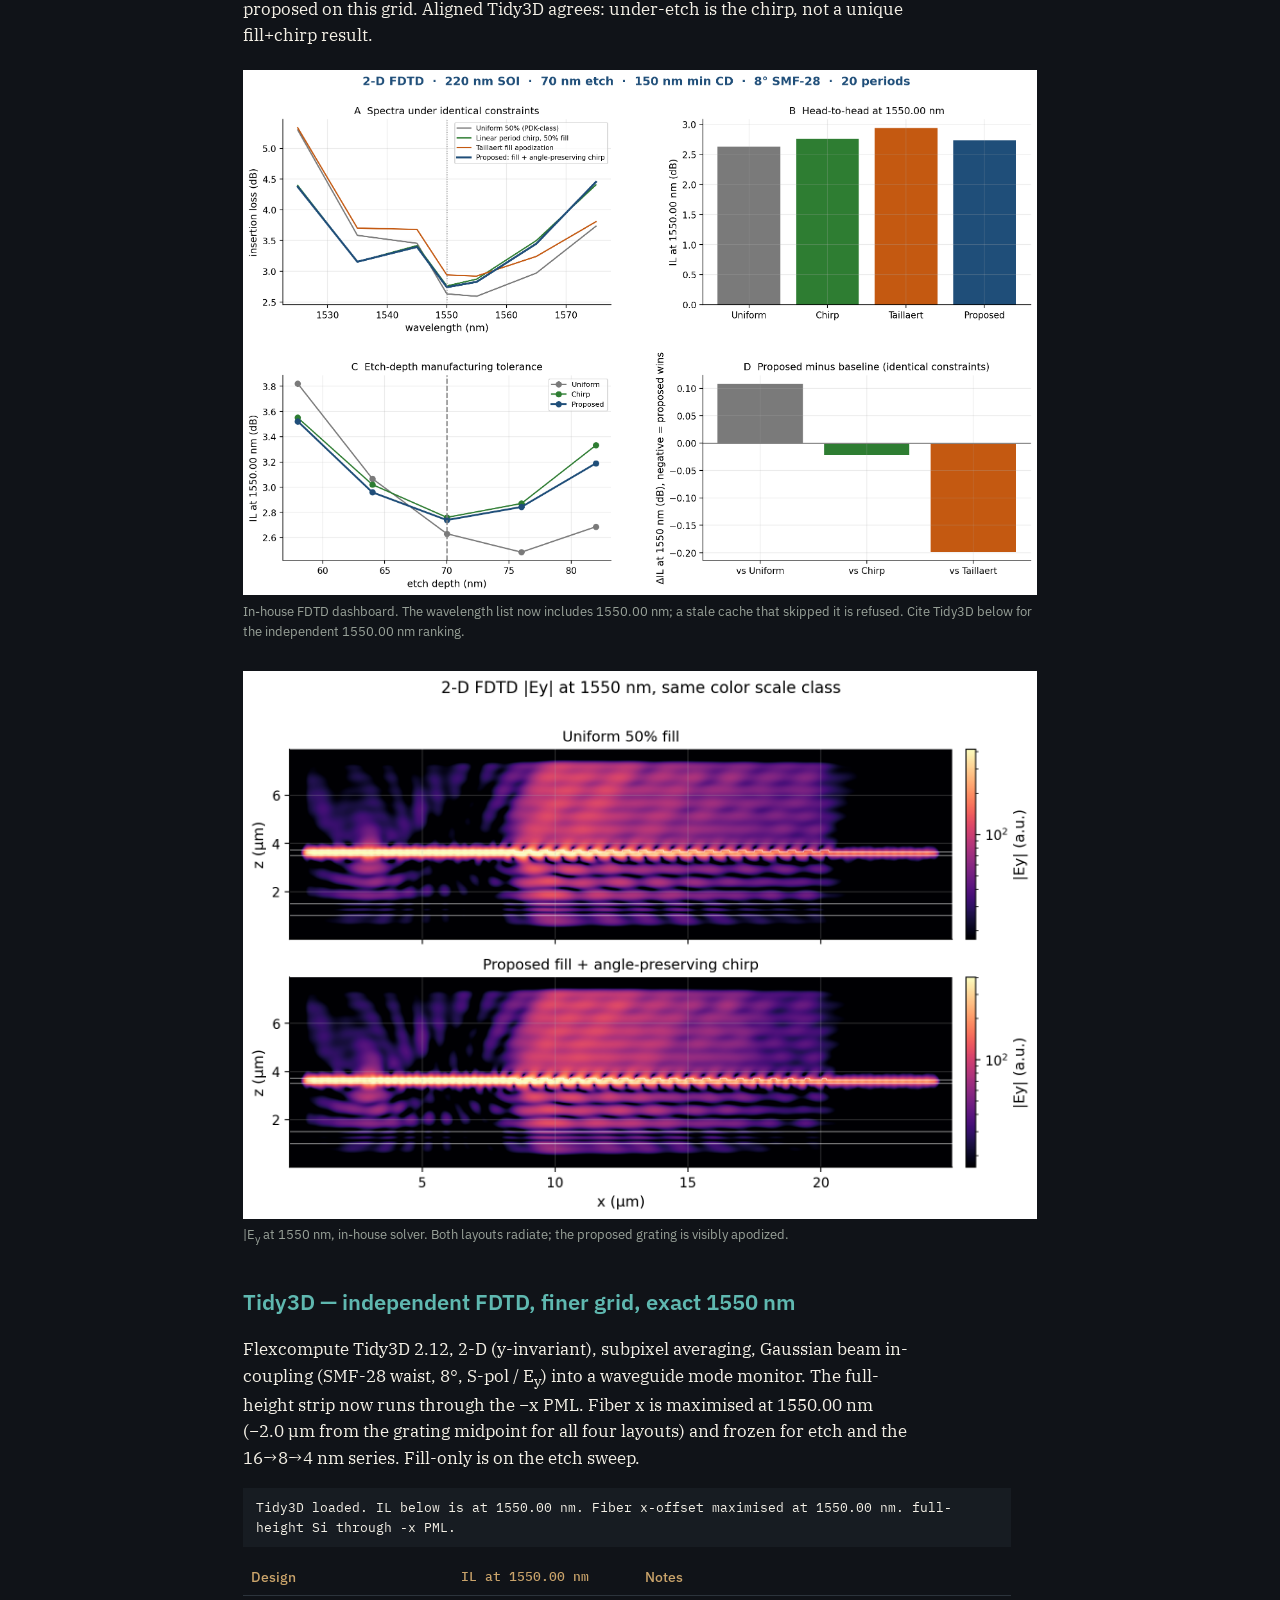
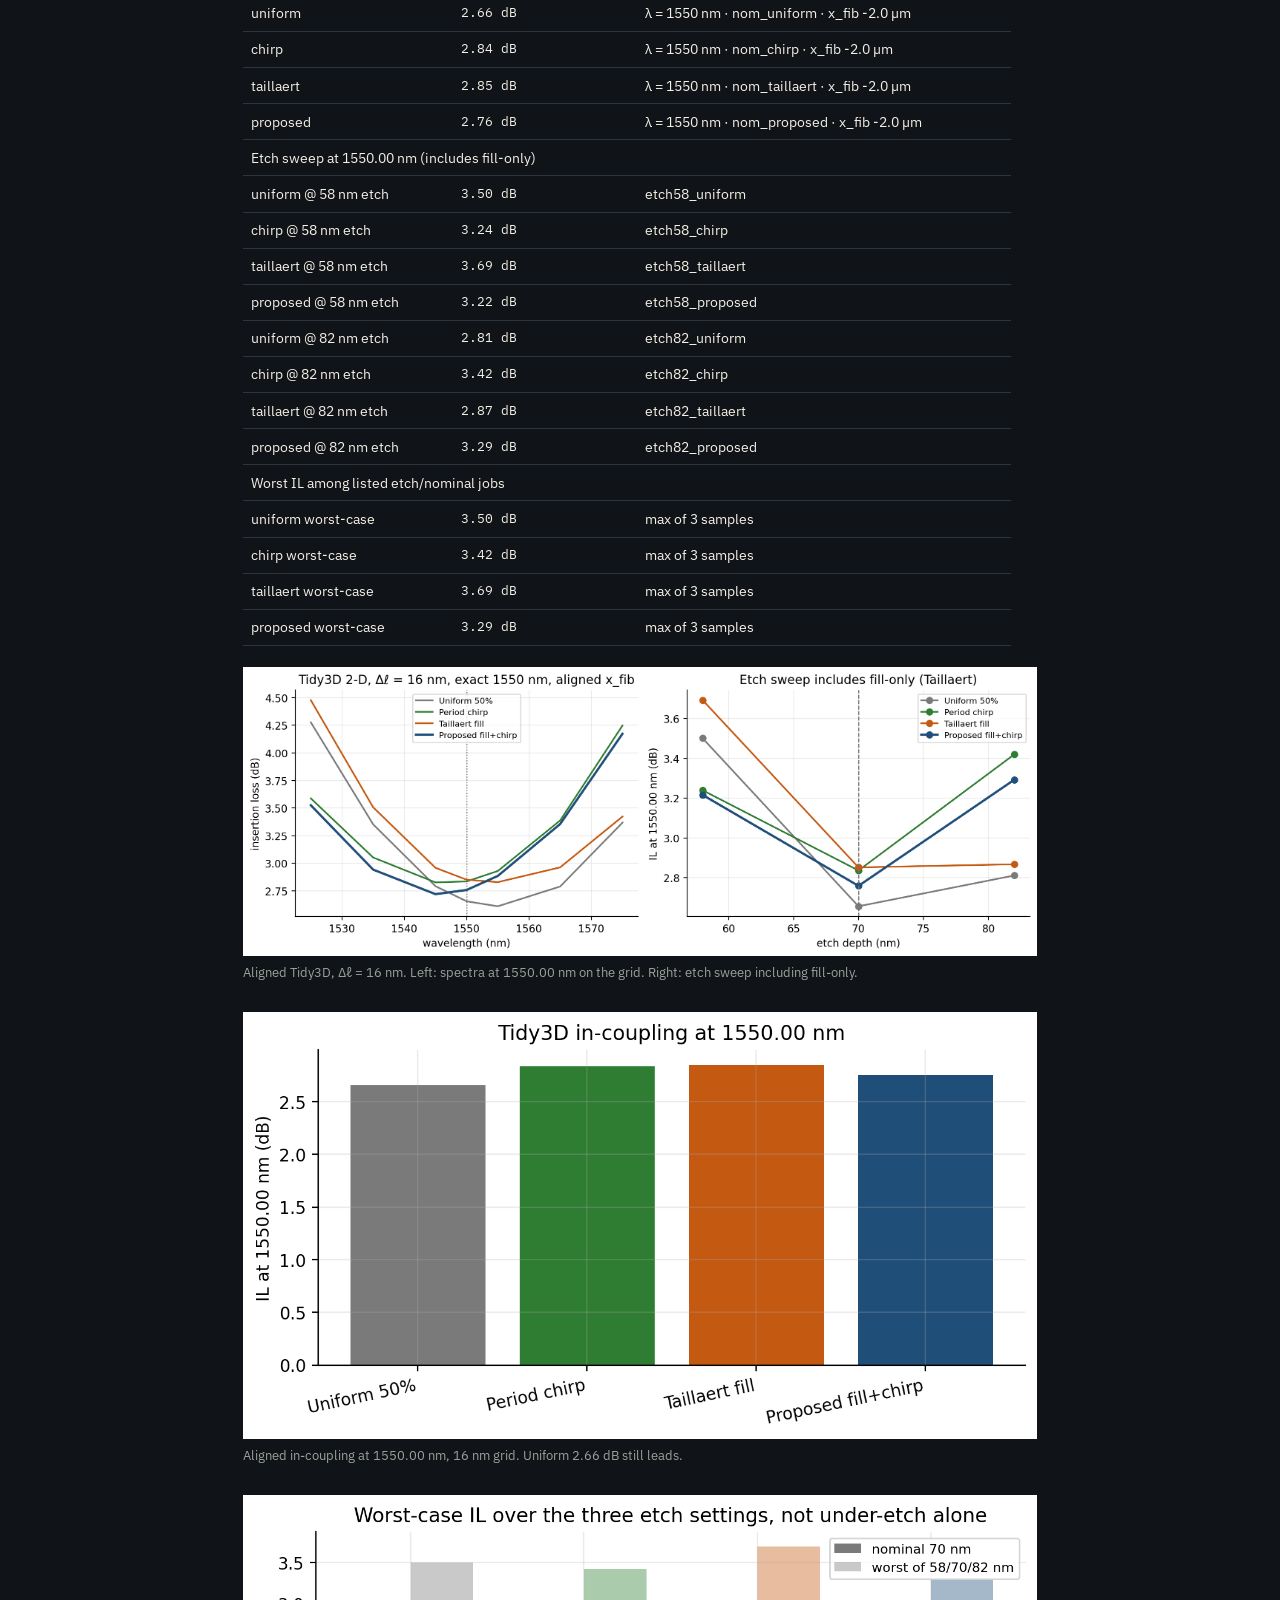
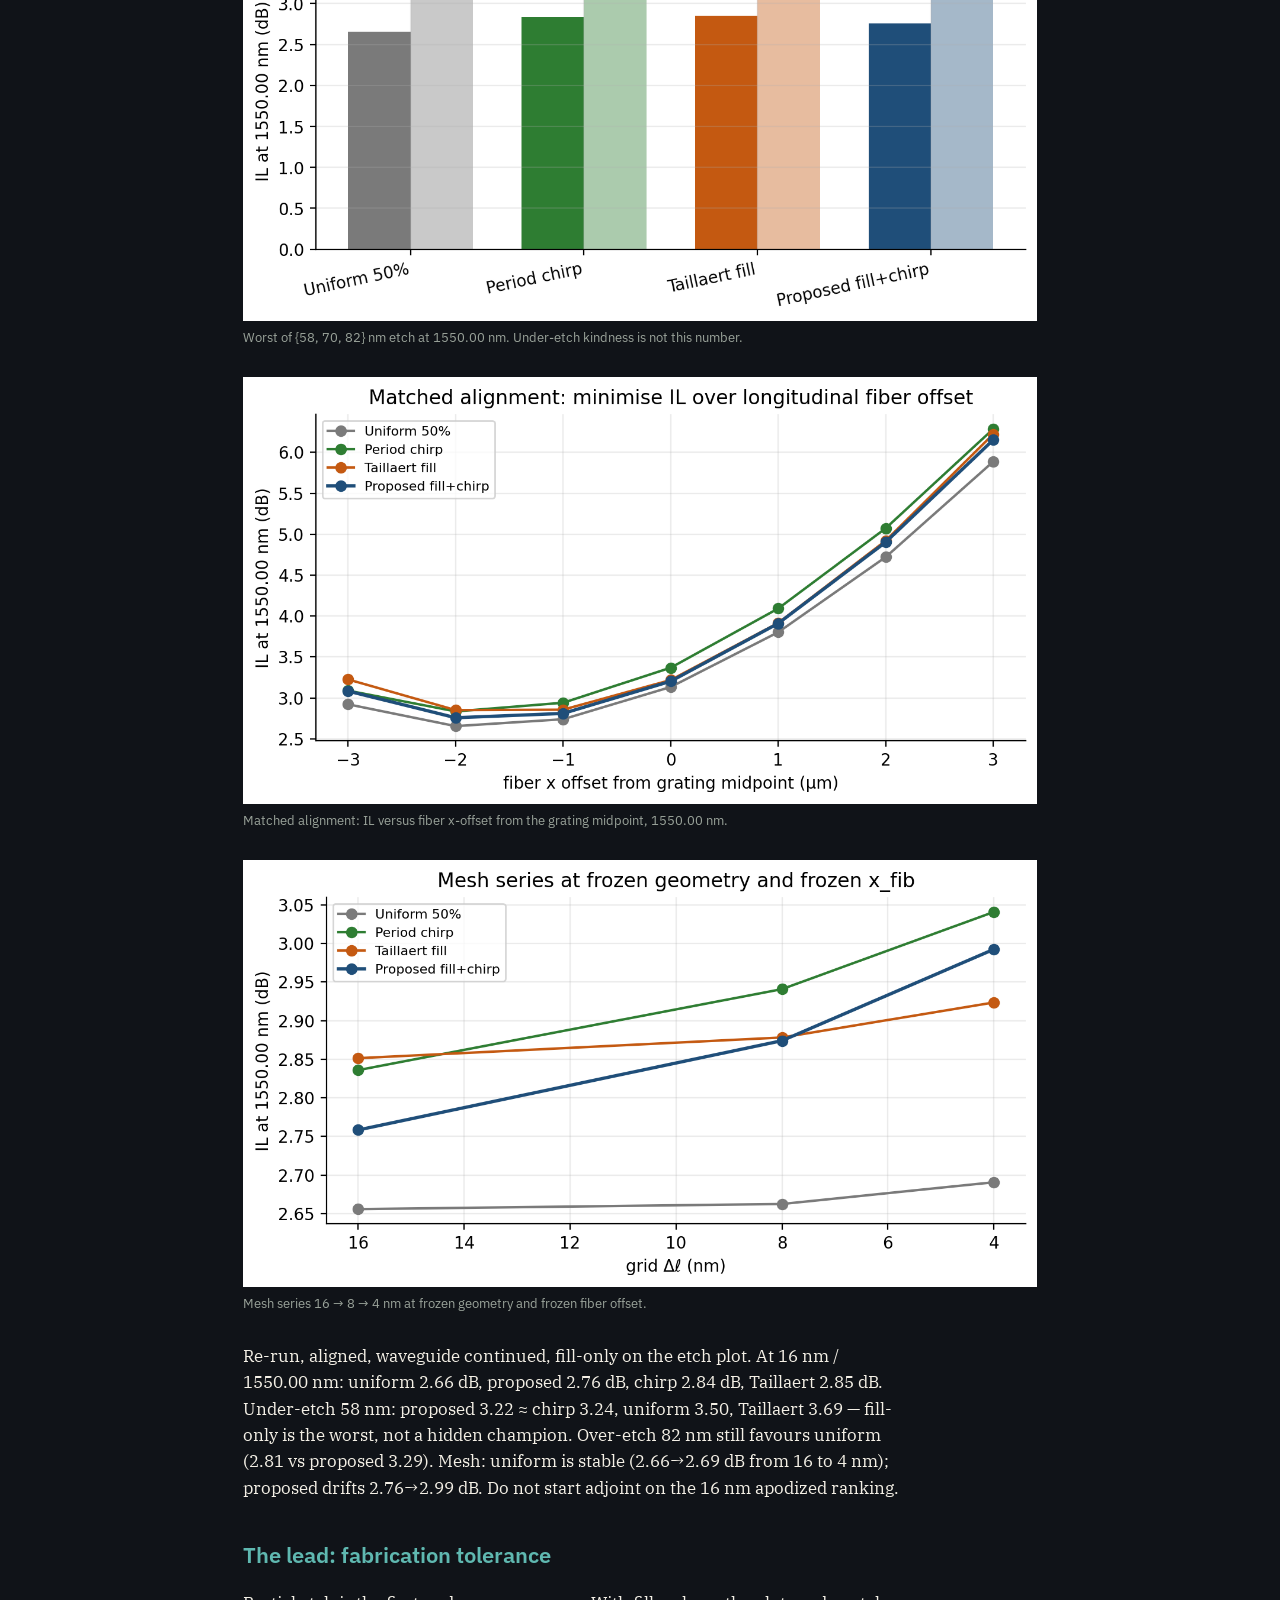
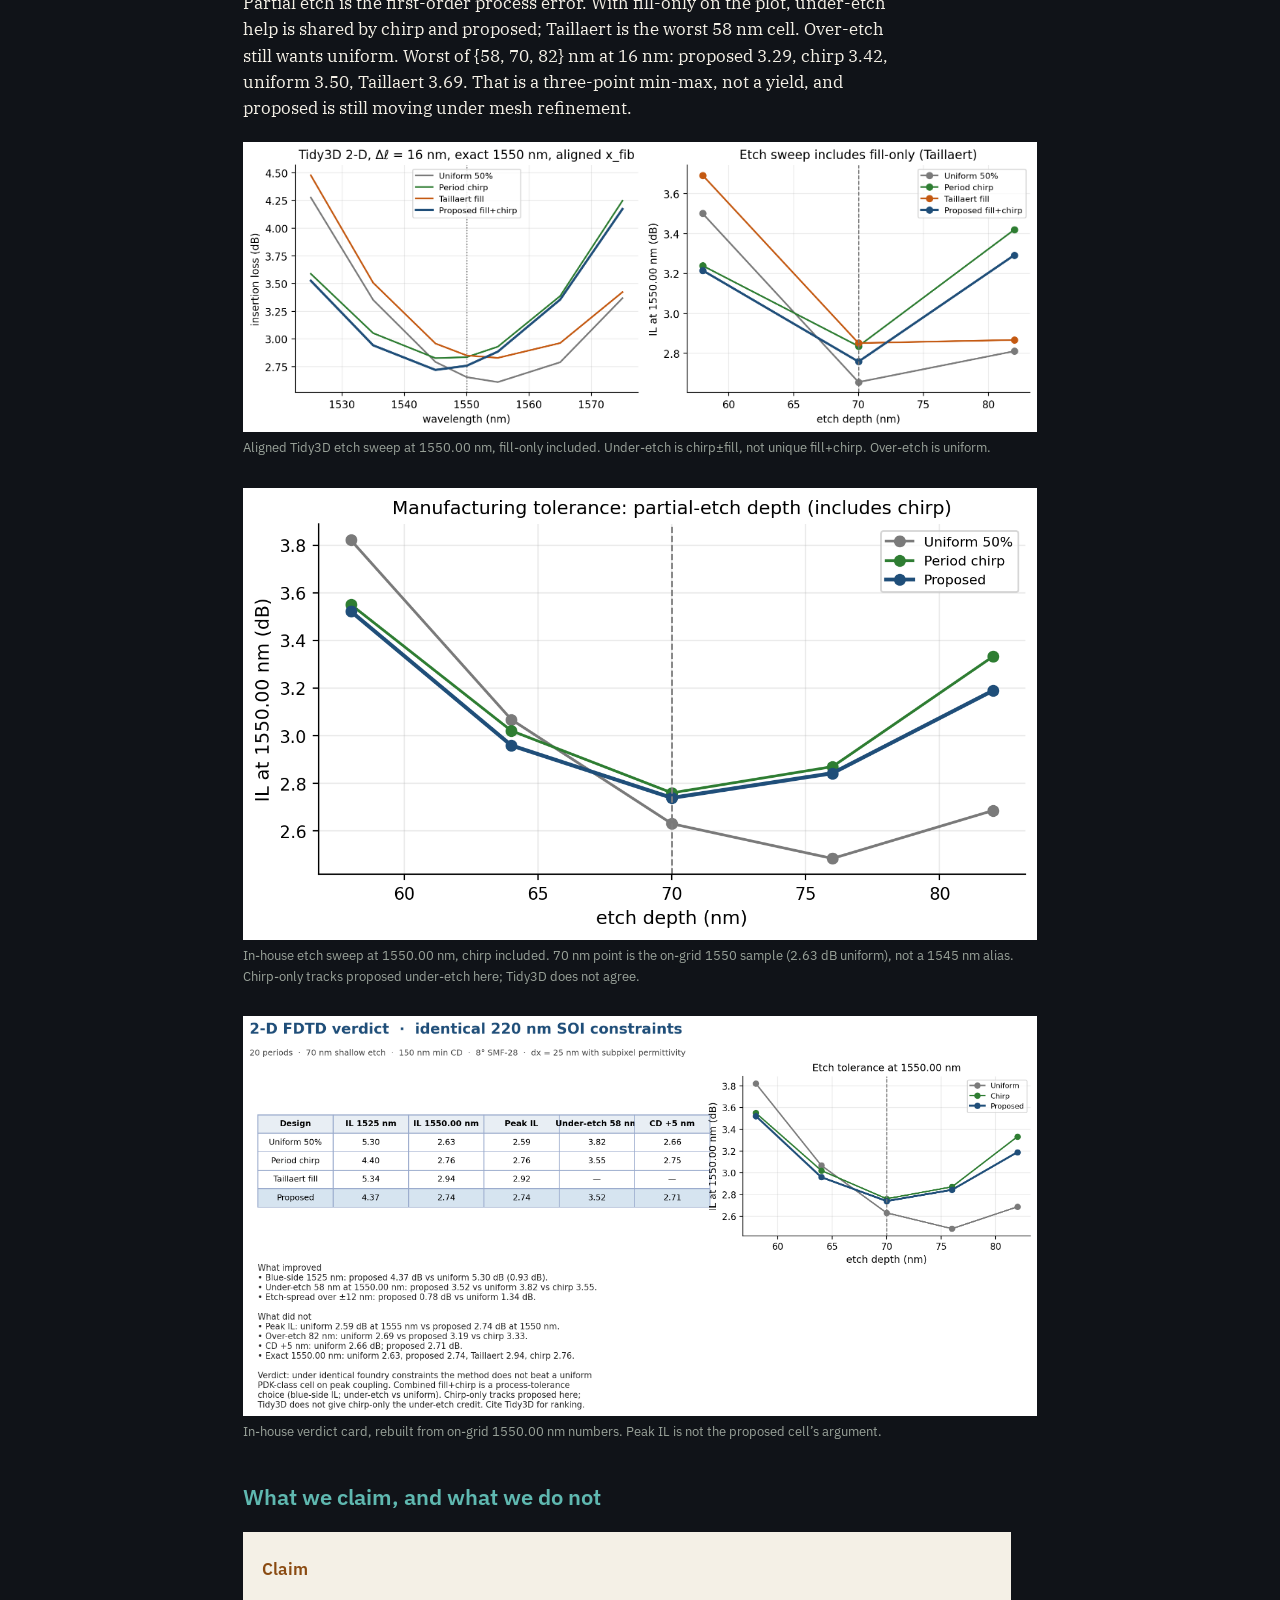
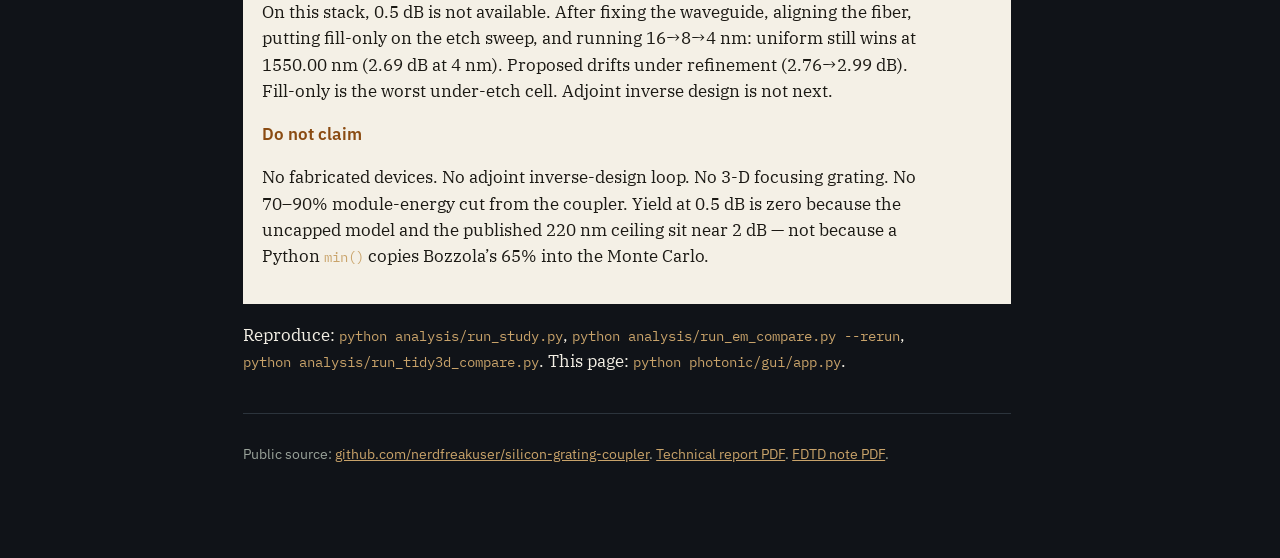
==== commit baf7a18e: "Present the coupler study as a standalone project, without prior-draft history." ====
--- a/docs/index.html
+++ b/docs/index.html
@@ -9,9 +9,8 @@
 <body>
 <nav>
   <a href="#start">Start</a>
-  <a href="#draft">The draft</a>
   <a href="#problem">The problem</a>
-  <a href="#errors">Three errors</a>
+  <a href="#method">Method</a>
   <a href="#analytic">Analytic</a>
   <a href="#fdtd">In-house FDTD</a>
   <a href="#tidy3d">Tidy3D</a>
@@ -20,35 +19,18 @@
 </nav>
 <main>
   <header class="hero" id="start">
-    <h1>A coupler design that had to survive Maxwell, not a prompt.</h1>
+    <h1>Foundry-legal grating couplers on 220&nbsp;nm SOI.</h1>
     <p class="lede">
-      This notebook is the working record of a silicon photonic grating-coupler
-      study that began as a ChatGPT Canvas “validated framework” and was rebuilt
-      as a single-device, single-process argument. Peak efficiency is not the
+      A C-band TE fibre-to-chip grating on a public MPW stack: fill apodization
+      plus an angle-preserving period chirp, checked with Maxwell, against
+      uniform, chirp-only, and fill-only cells. Peak efficiency is not the
       story. Fabrication tolerance is.
     </p>
     <p class="meta">220 nm SOI · 70 nm shallow etch · 150 nm min CD · 8° SMF-28 · C-band TE</p>
   </header>
 
-  <section id="draft">
-    <h2>What we started with</h2>
-    <p>
-      Three PDFs in <code>archive-llm-drafts/</code>, metadata Author =
-      “ChatGPT Canvas”. They described a multi-foundry AI coupler pipeline
-      targeting &lt;0.5&nbsp;dB insertion loss at ≥70% yield, to be proven on
-      TSMC 7&nbsp;nm versus Intel 45&nbsp;nm with 50 wafers a side. There was
-      no geometry, no Maxwell solve, and several citations attached to the
-      wrong papers. That is a mood board, not a design.
-    </p>
-    <p>
-      The salvageable idea was narrower: a <em>foundry-legal</em> grating
-      coupler whose fill is apodized for the fibre mode, and whose period
-      chirps so the radiation angle does not walk as the fill changes.
-    </p>
-  </section>
-
   <section id="problem">
-    <h2>The actual problem</h2>
+    <h2>The problem</h2>
     <p>
       One device, one public stack. A C-band TE fibre-to-chip grating on
       220&nbsp;nm SOI with a 70&nbsp;nm shallow etch, oxide cladding, 8°
@@ -65,16 +47,16 @@
     </figure>
   </section>
 
-  <section id="errors">
-    <h2>Three errors in the first FDTD write-up — and the fix</h2>
+  <section id="method">
+    <h2>How the numbers are produced</h2>
     <div class="warn">
-      <p><strong>Mislabelled wavelength.</strong> Tolerance sweeps were titled “1550&nbsp;nm” but the sampling grid was 1525, 1535, … 1575, which skips 1550. The code took the nearest bin (1545). Putting 1550.00 on the grid is not enough: <code>numpy.isclose</code> default <code>atol=1e-8</code> on a metre-valued wavelength array also matches 1545&nbsp;nm (5×10<sup>−9</sup>&nbsp;m). A later sweep then labelled the 1545&nbsp;nm sample as 1550.00. <em>Fix:</em> the wavelength list contains 1550.00&nbsp;nm; lookup requires a unique hit within 0.01&nbsp;nm; every sweep row stores <code>lambda_nm: 1550.0</code>; the 70&nbsp;nm etch row must match the on-grid 1550 sample or the cache is refused.</p>
+      <p><strong>Wavelength on the grid.</strong> Insertion loss at 1550&nbsp;nm is taken from a sample that sits on the wavelength list. <code>numpy.isclose</code> default <code>atol=1e-8</code> on a metre-valued array also matches 1545&nbsp;nm (5×10<sup>−9</sup>&nbsp;m), so lookup requires a unique hit within 0.01&nbsp;nm. Every sweep row stores <code>lambda_nm: 1550.0</code>. A cache whose 70&nbsp;nm etch row disagrees with the on-grid 1550 sample is refused.</p>
     </div>
     <div class="warn">
-      <p><strong>Circular physics floor.</strong> The leaky-wave model multiplied an efficiency and then clamped it at 65% because Bozzola reported 65%. Yield at 0.5&nbsp;dB was then “zero” partly because the model was forbidden to exceed that clamp. That is not independent evidence. <em>Fix:</em> the clamp is gone. 0.5&nbsp;dB impossibility on this stack is argued from Bozzola’s published FDTD, from uncapped leaky-wave sitting near 2.3&nbsp;dB, and from Maxwell solves whose peaks are ~2.6–2.8&nbsp;dB — not from a line of Python that copies the literature into a <code>min()</code>.</p>
+      <p><strong>No literature clamp on the model.</strong> Bozzola’s 65% 2-D FDTD ceiling is a published result, not a <code>min()</code> applied to this leaky-wave model. Yield at 0.5&nbsp;dB is zero because the uncapped model sits near 2.3&nbsp;dB and the Maxwell peaks sit near 2.6–2.8&nbsp;dB.</p>
     </div>
     <div class="warn">
-      <p><strong>Insufficient validation.</strong> The first comparison used a 25&nbsp;nm in-house Yee grid and an |E|² cladding flux. No convergence study, no second solver, no silicon. <em>Fix:</em> Tidy3D (Flexcompute FDTD, 16&nbsp;nm, 2-D, in-coupling Gaussian → waveguide mode) is the independent check. The in-house solver remains for sweeps. Still no fabricated devices and no adjoint loop; those are listed as not done.</p>
+      <p><strong>Independent solver.</strong> In-house 2-D Yee FDTD is used for process sweeps. Tidy3D (Flexcompute, 16→8→4&nbsp;nm, in-coupling Gaussian → waveguide mode) is the ranking check. No fabricated devices and no adjoint loop; those are listed as not done.</p>
     </div>
   </section>
 
@@ -217,12 +199,10 @@
       <h3>Do not claim</h3>
       <p>
         No fabricated devices. No adjoint inverse-design loop. No 3-D
-        focusing grating. No multi-foundry study. No 70–90% datacentre
-        energy cut from the coupler. TSMC 7&nbsp;nm and Intel 45&nbsp;nm
-        are the wrong objects. Yield at 0.5&nbsp;dB is zero because the
-        uncapped model and the published 220&nbsp;nm ceiling sit near
-        2&nbsp;dB — not because a Python <code>min()</code> copied
-        Bozzola’s 65% into the Monte Carlo.
+        focusing grating. No 70–90% module-energy cut from the coupler.
+        Yield at 0.5&nbsp;dB is zero because the uncapped model and the
+        published 220&nbsp;nm ceiling sit near 2&nbsp;dB — not because a
+        Python <code>min()</code> copies Bozzola’s 65% into the Monte Carlo.
       </p>
     </div>
     <p>
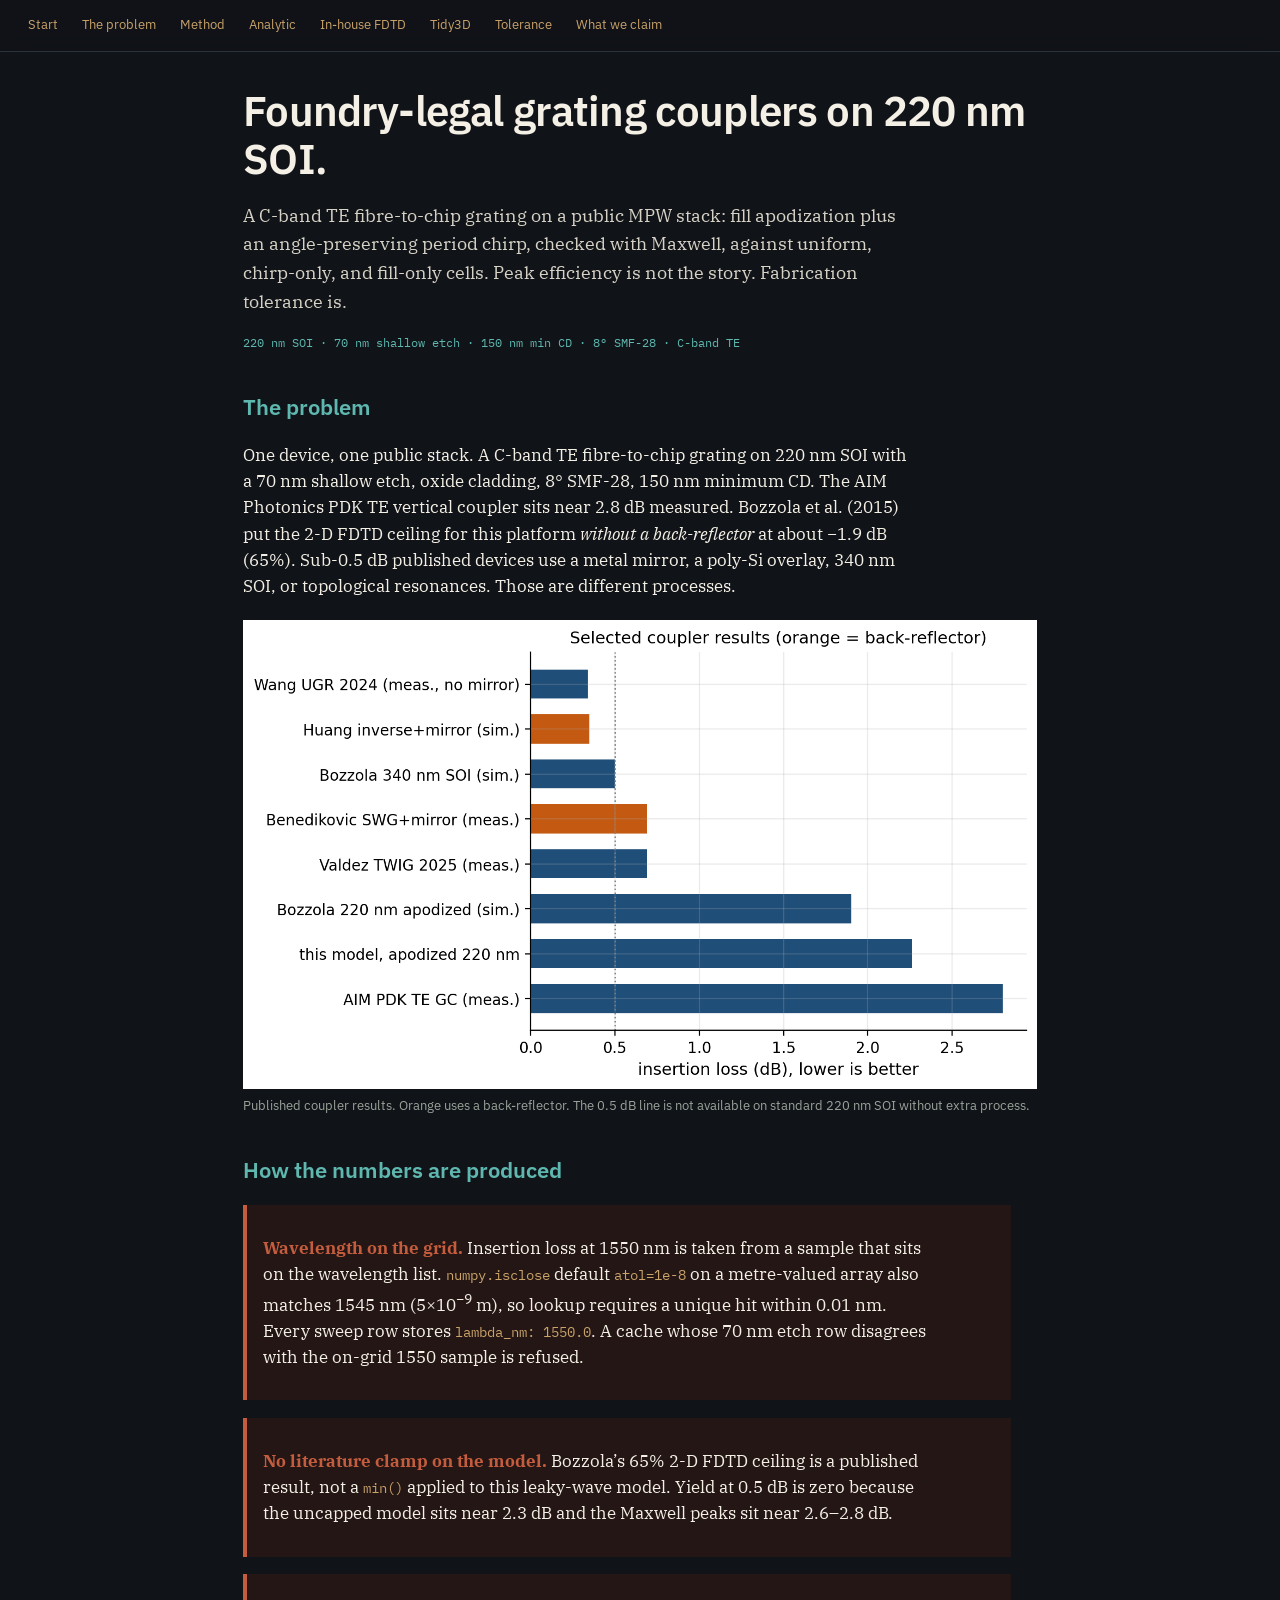
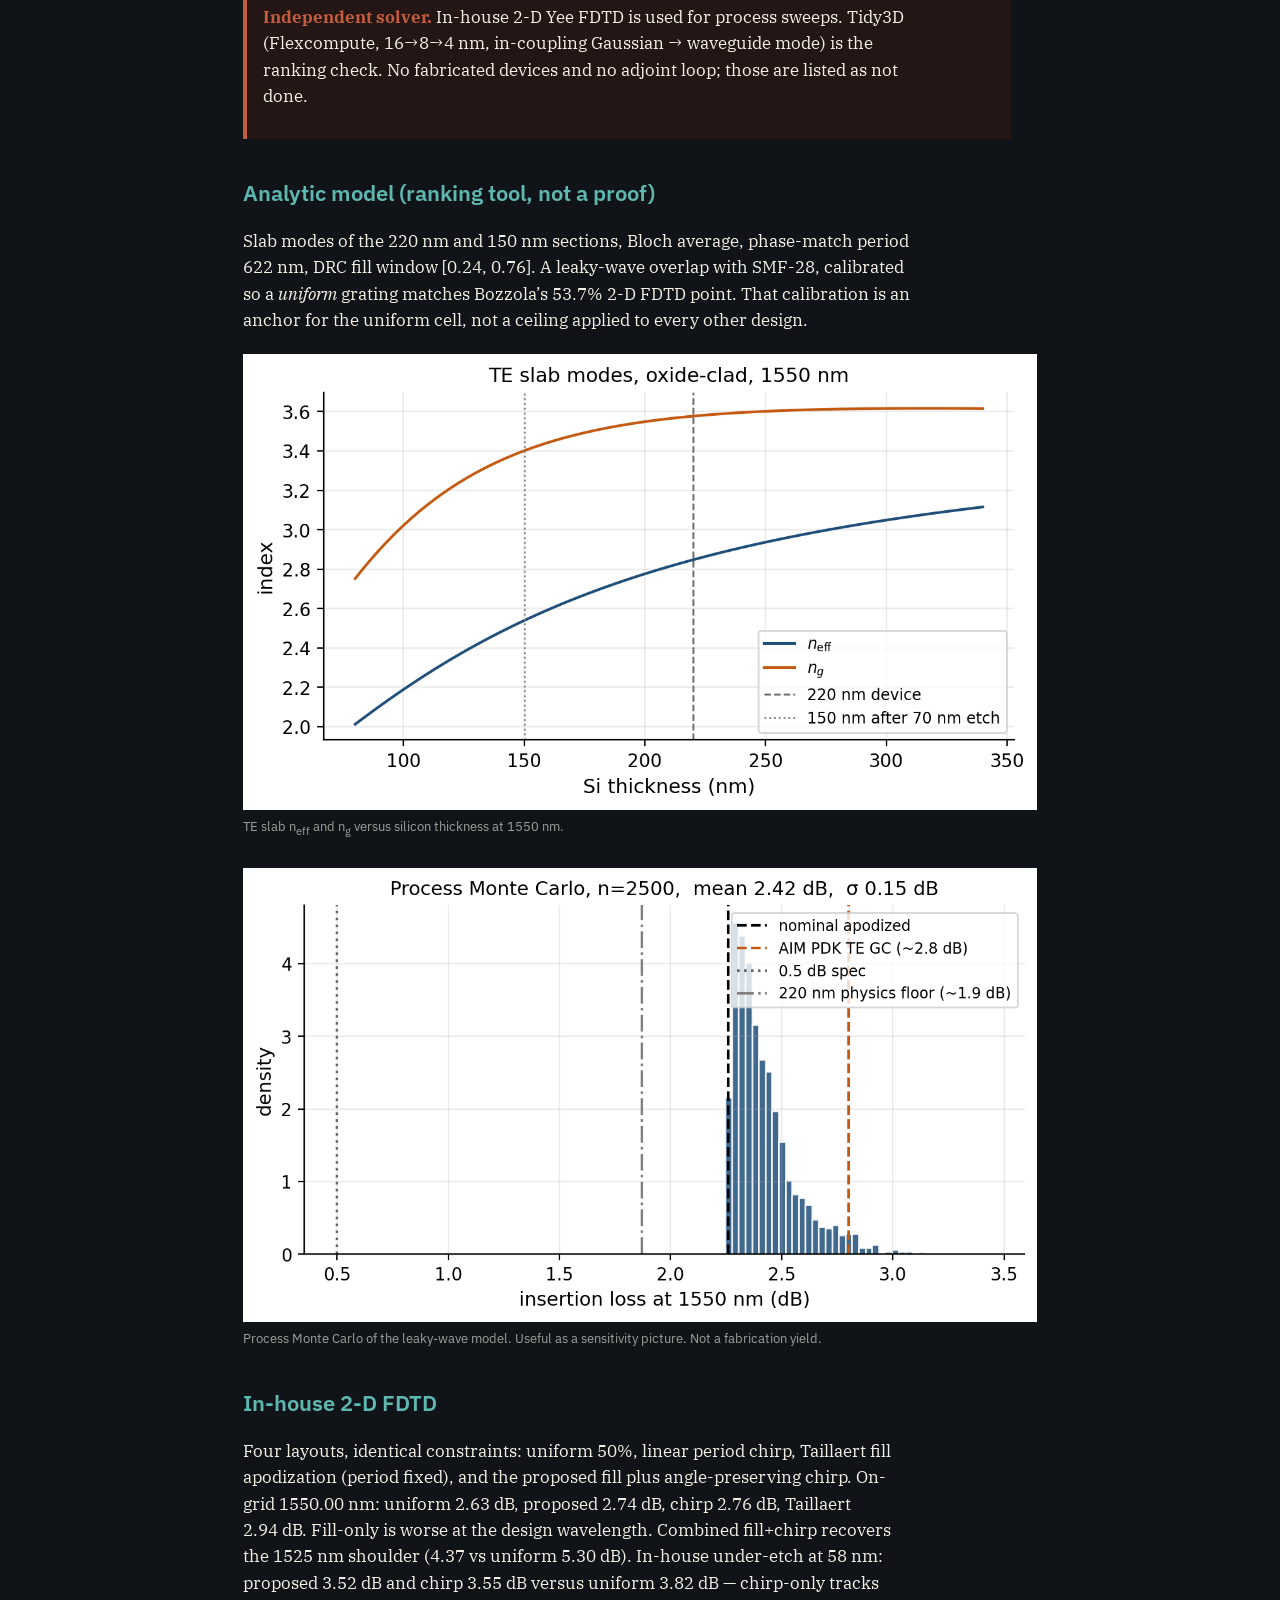
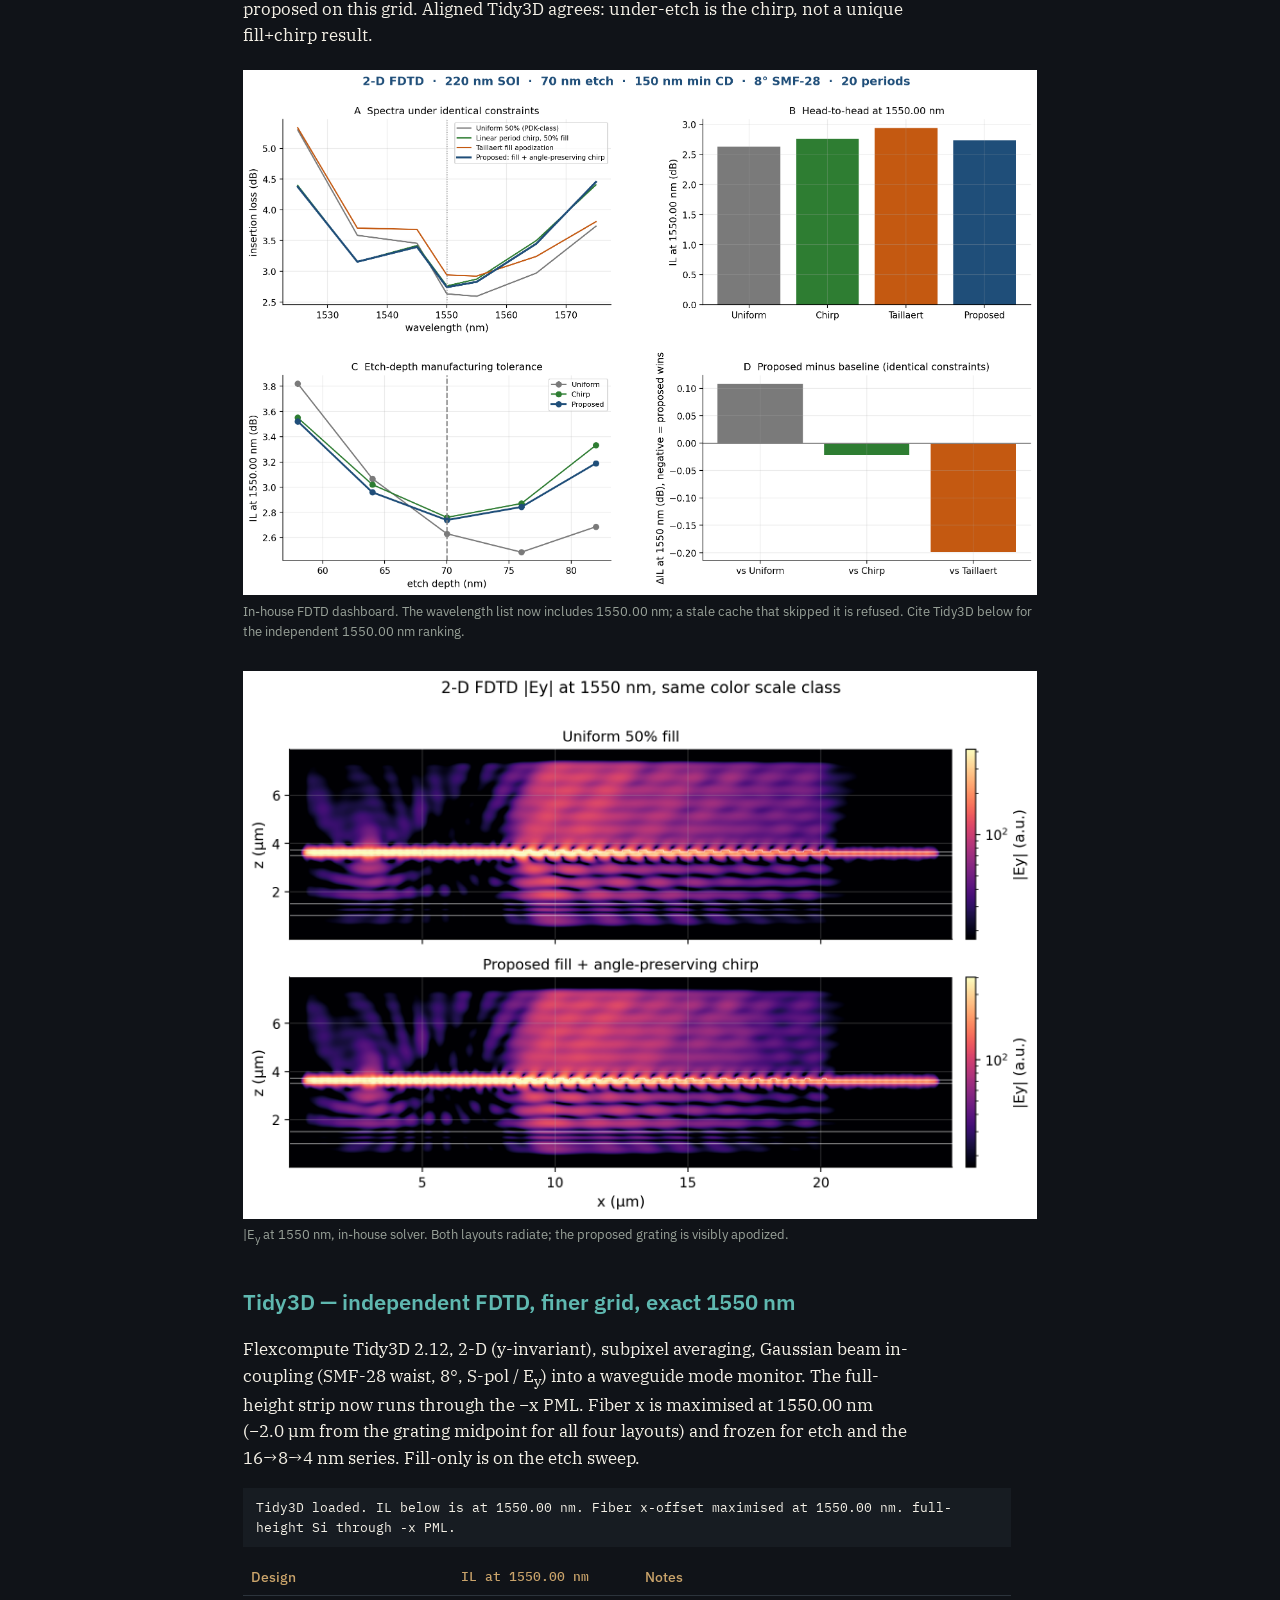
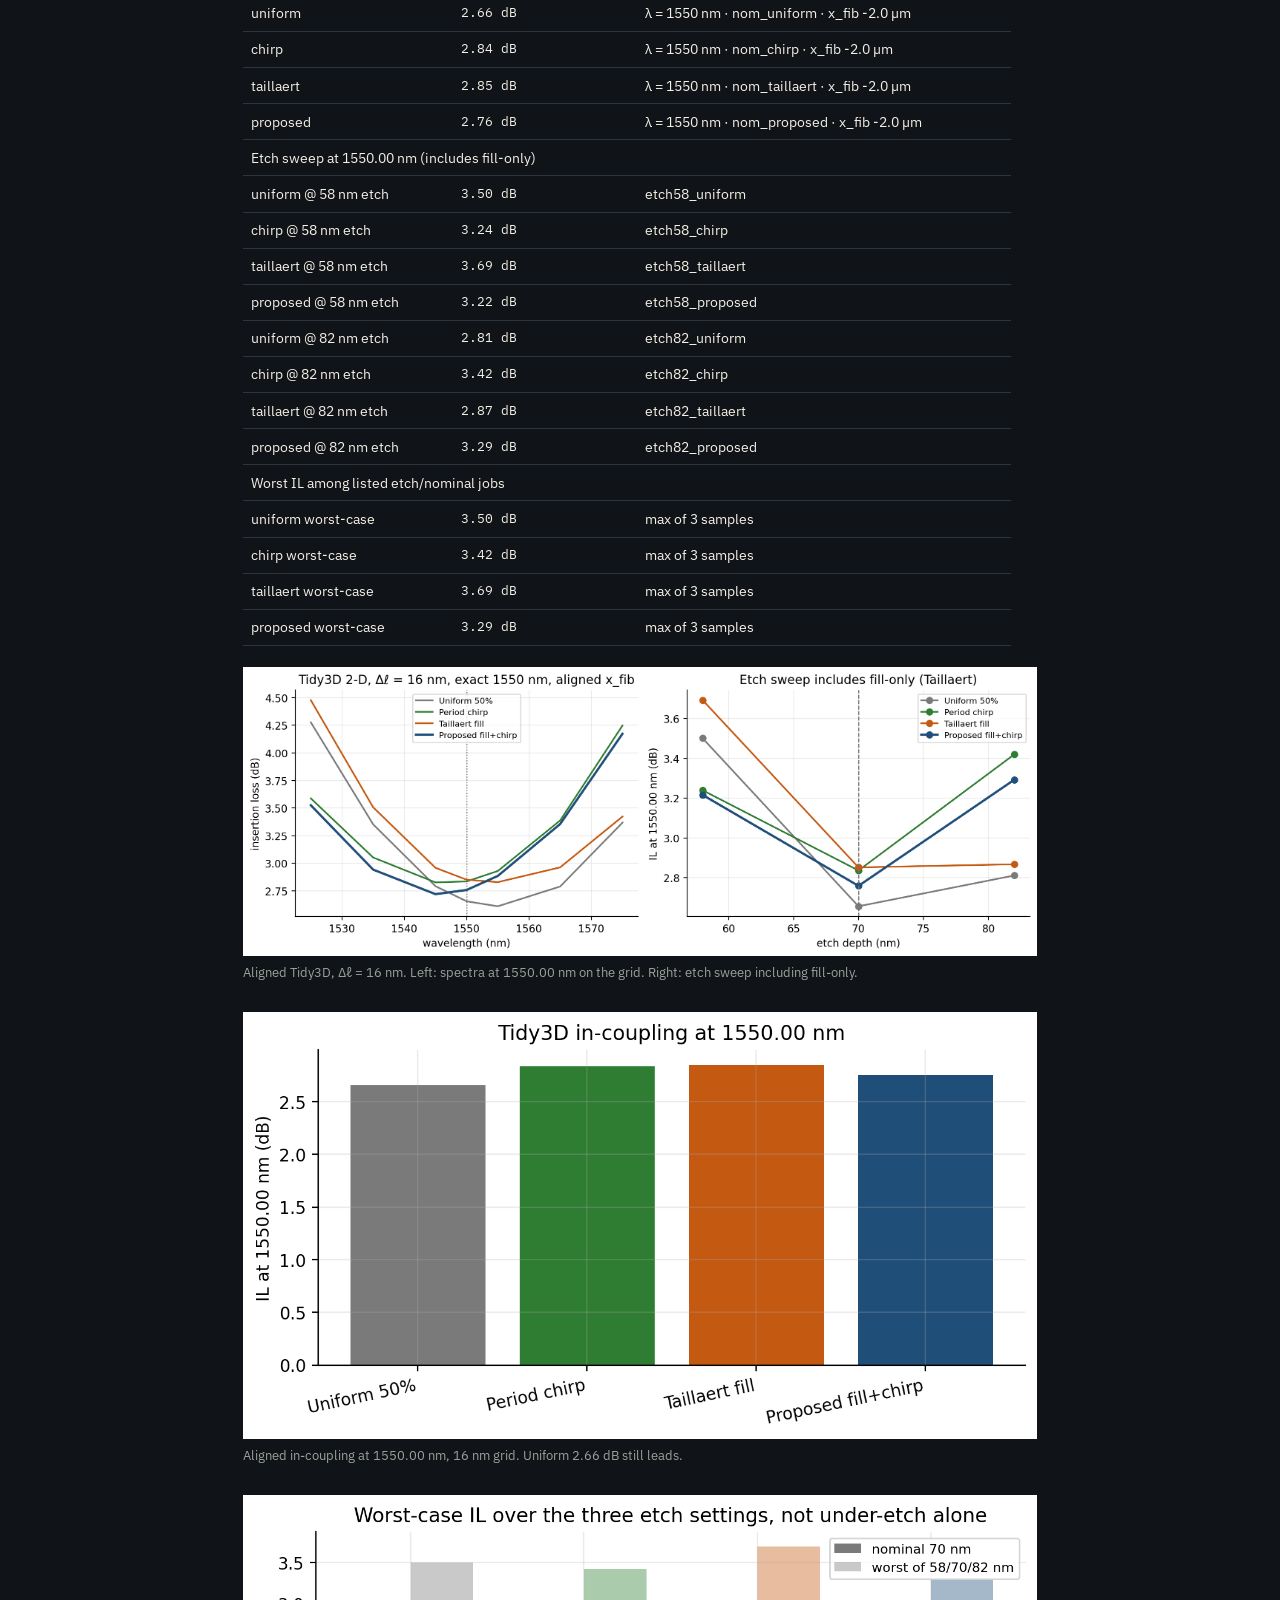
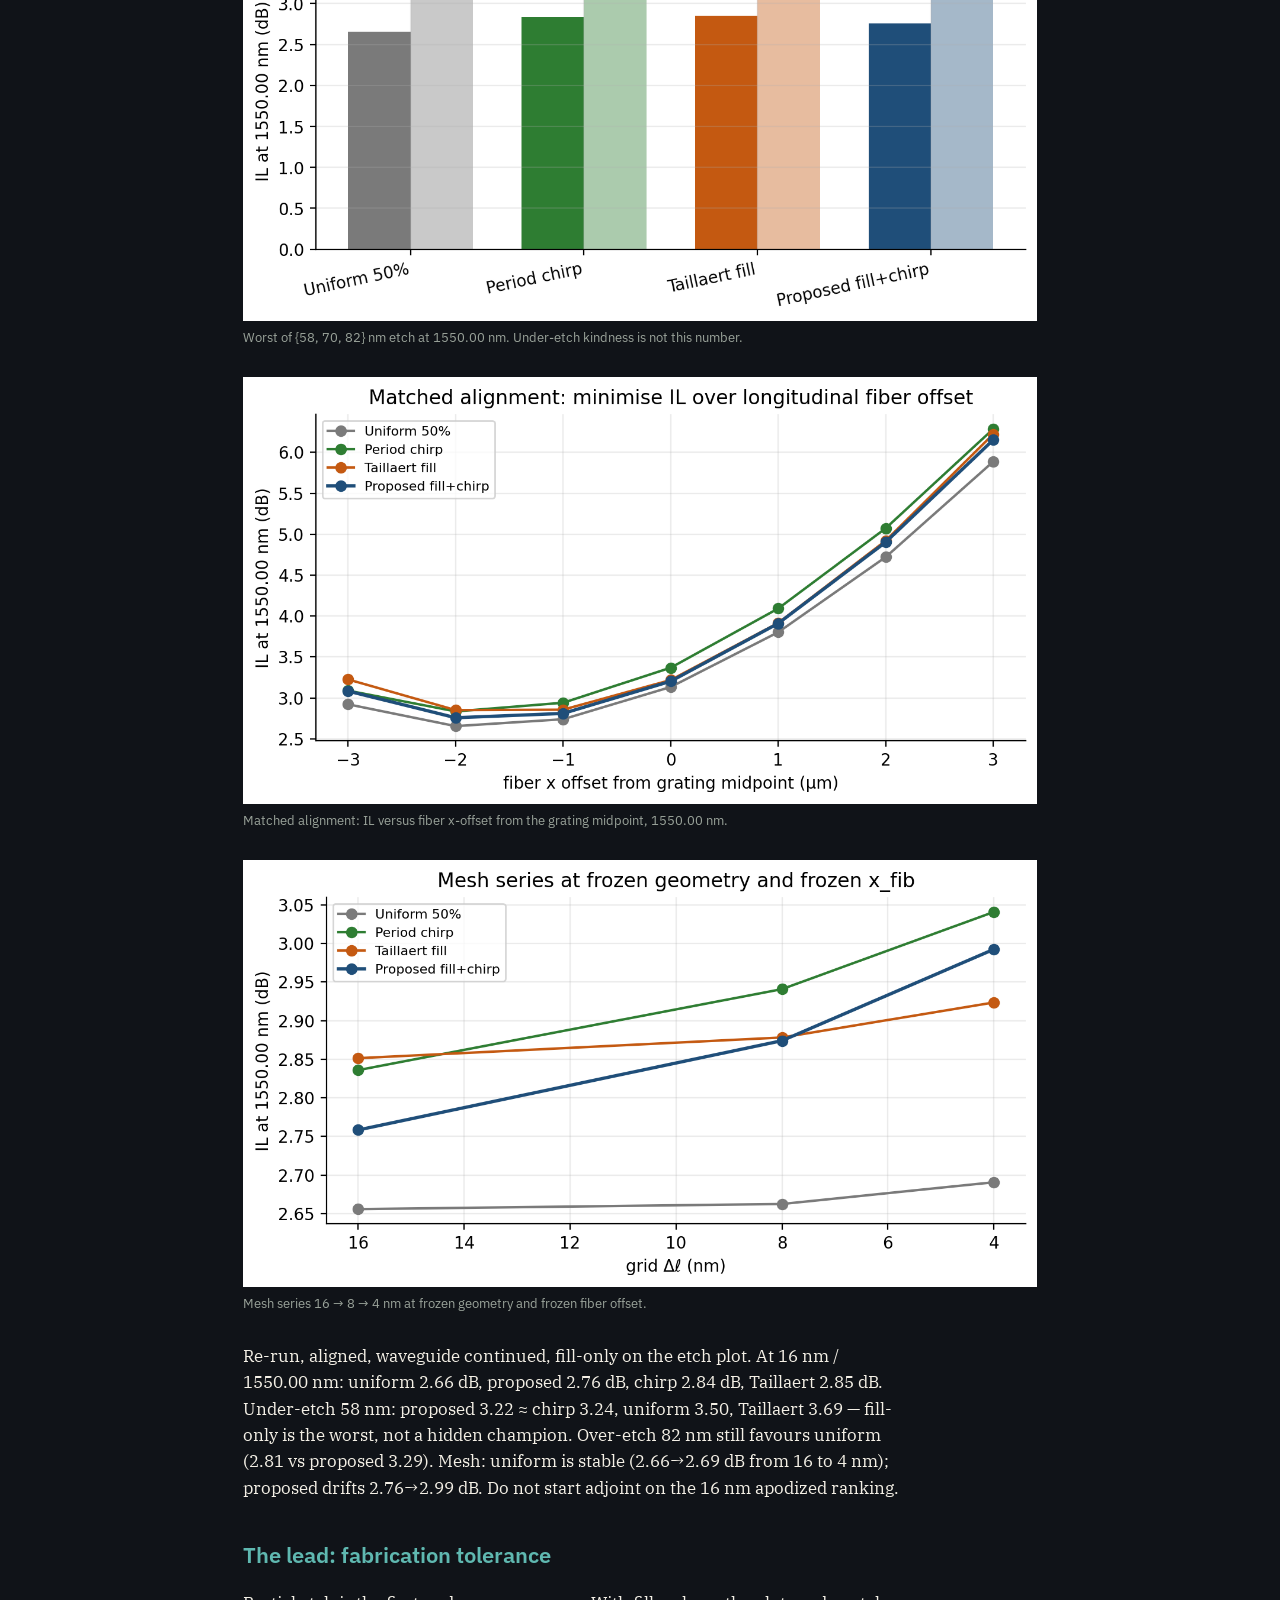
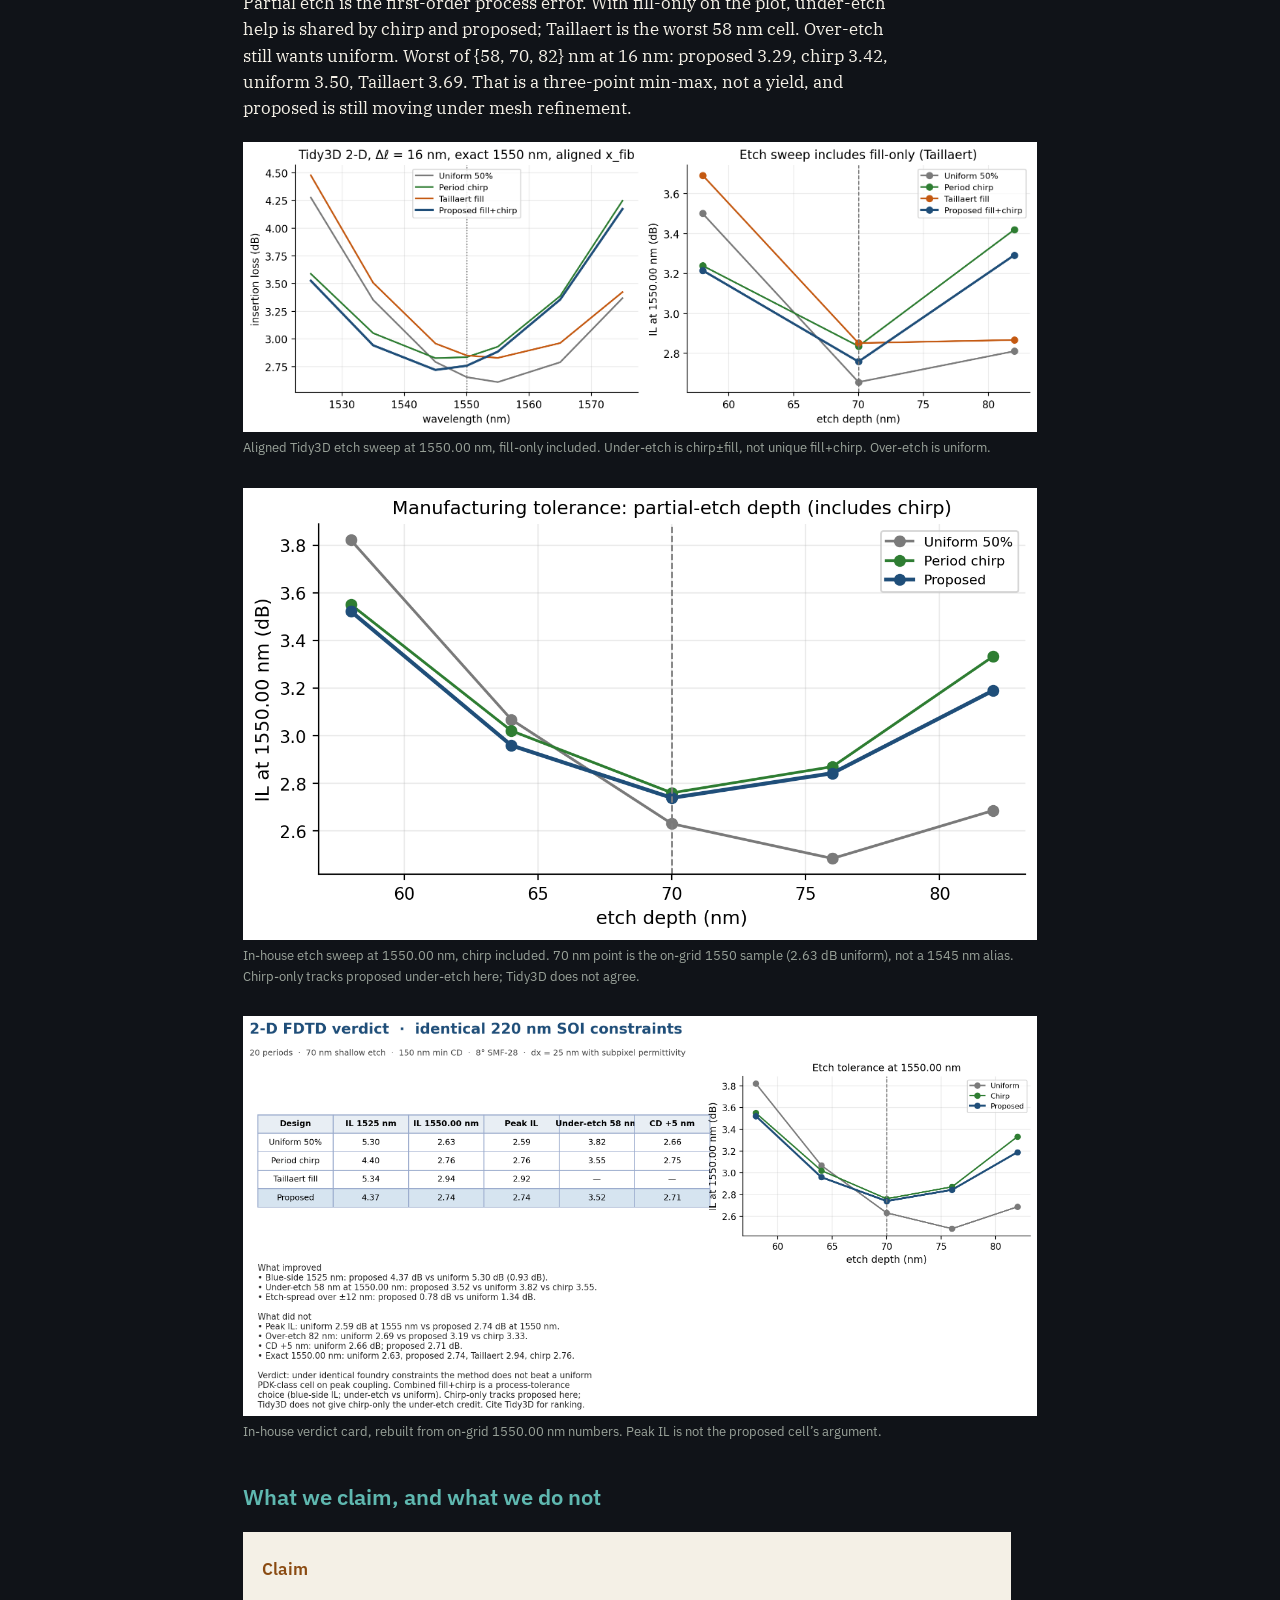
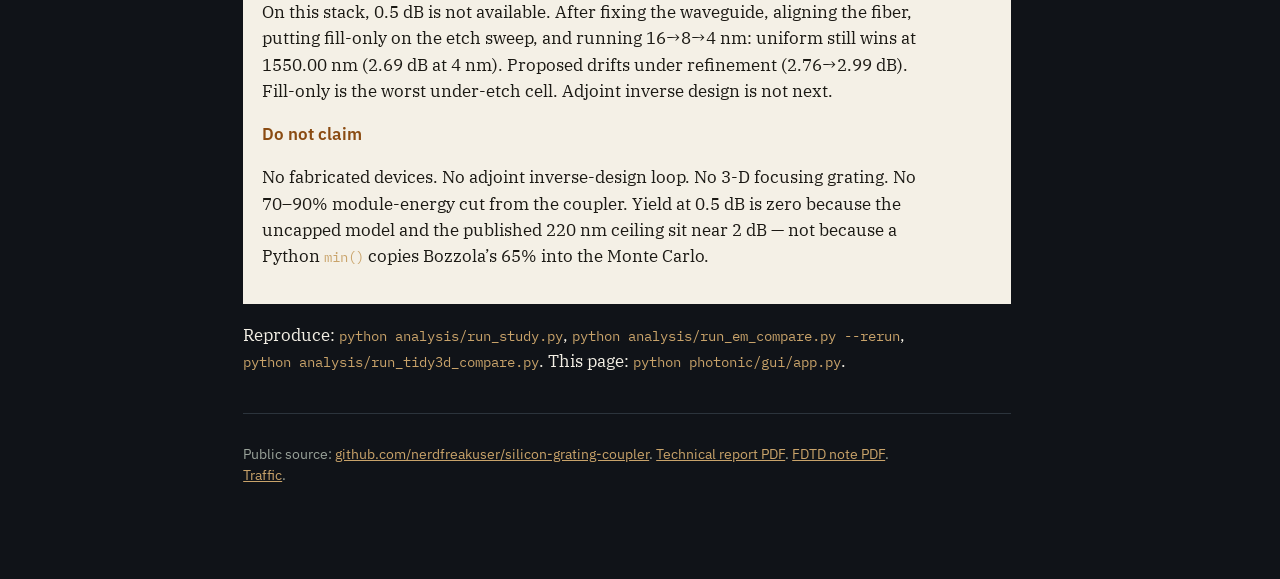
==== commit 580933dc: "Add cookieless GoatCounter page views on the published notebook." ====
--- a/docs/index.html
+++ b/docs/index.html
@@ -219,10 +219,19 @@
     <a href="https://github.com/nerdfreakuser/silicon-grating-coupler">github.com/nerdfreakuser/silicon-grating-coupler</a>.
     <a href="paper/Photonic_Coupler_Technical_Report.pdf">Technical report PDF</a>.
     <a href="paper/FDTD_Comparison.pdf">FDTD note PDF</a>.
+    <a href="https://silicon-grating-coupler.goatcounter.com">Traffic</a>.
   </p>
 </footer>
 
 </main>
 <script src="app.js"></script>
+
+<script data-goatcounter="https://silicon-grating-coupler.goatcounter.com/count"
+        async src="https://gc.zgo.at/count.js"></script>
+<noscript>
+  <img src="https://silicon-grating-coupler.goatcounter.com/count?p=/" alt=""
+       width="1" height="1" style="border:0;position:absolute" />
+</noscript>
+
 </body>
 </html>
